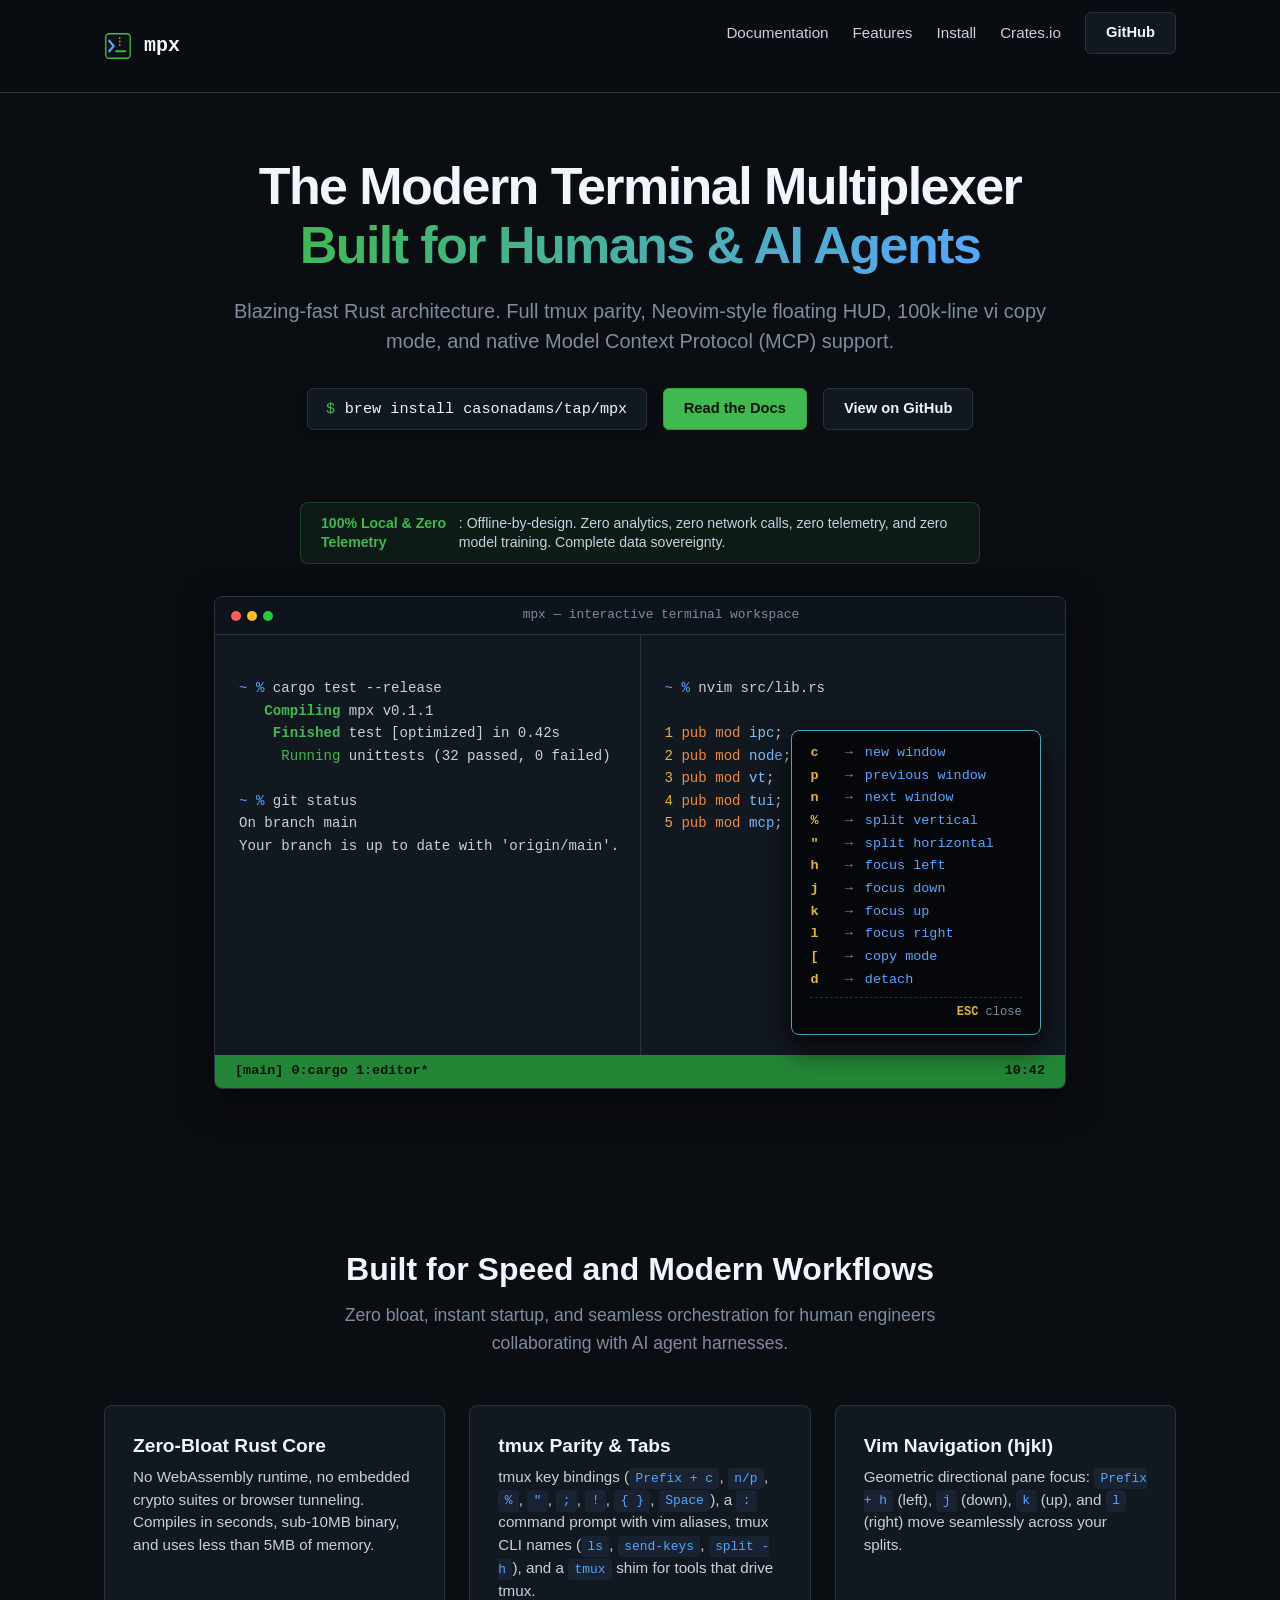
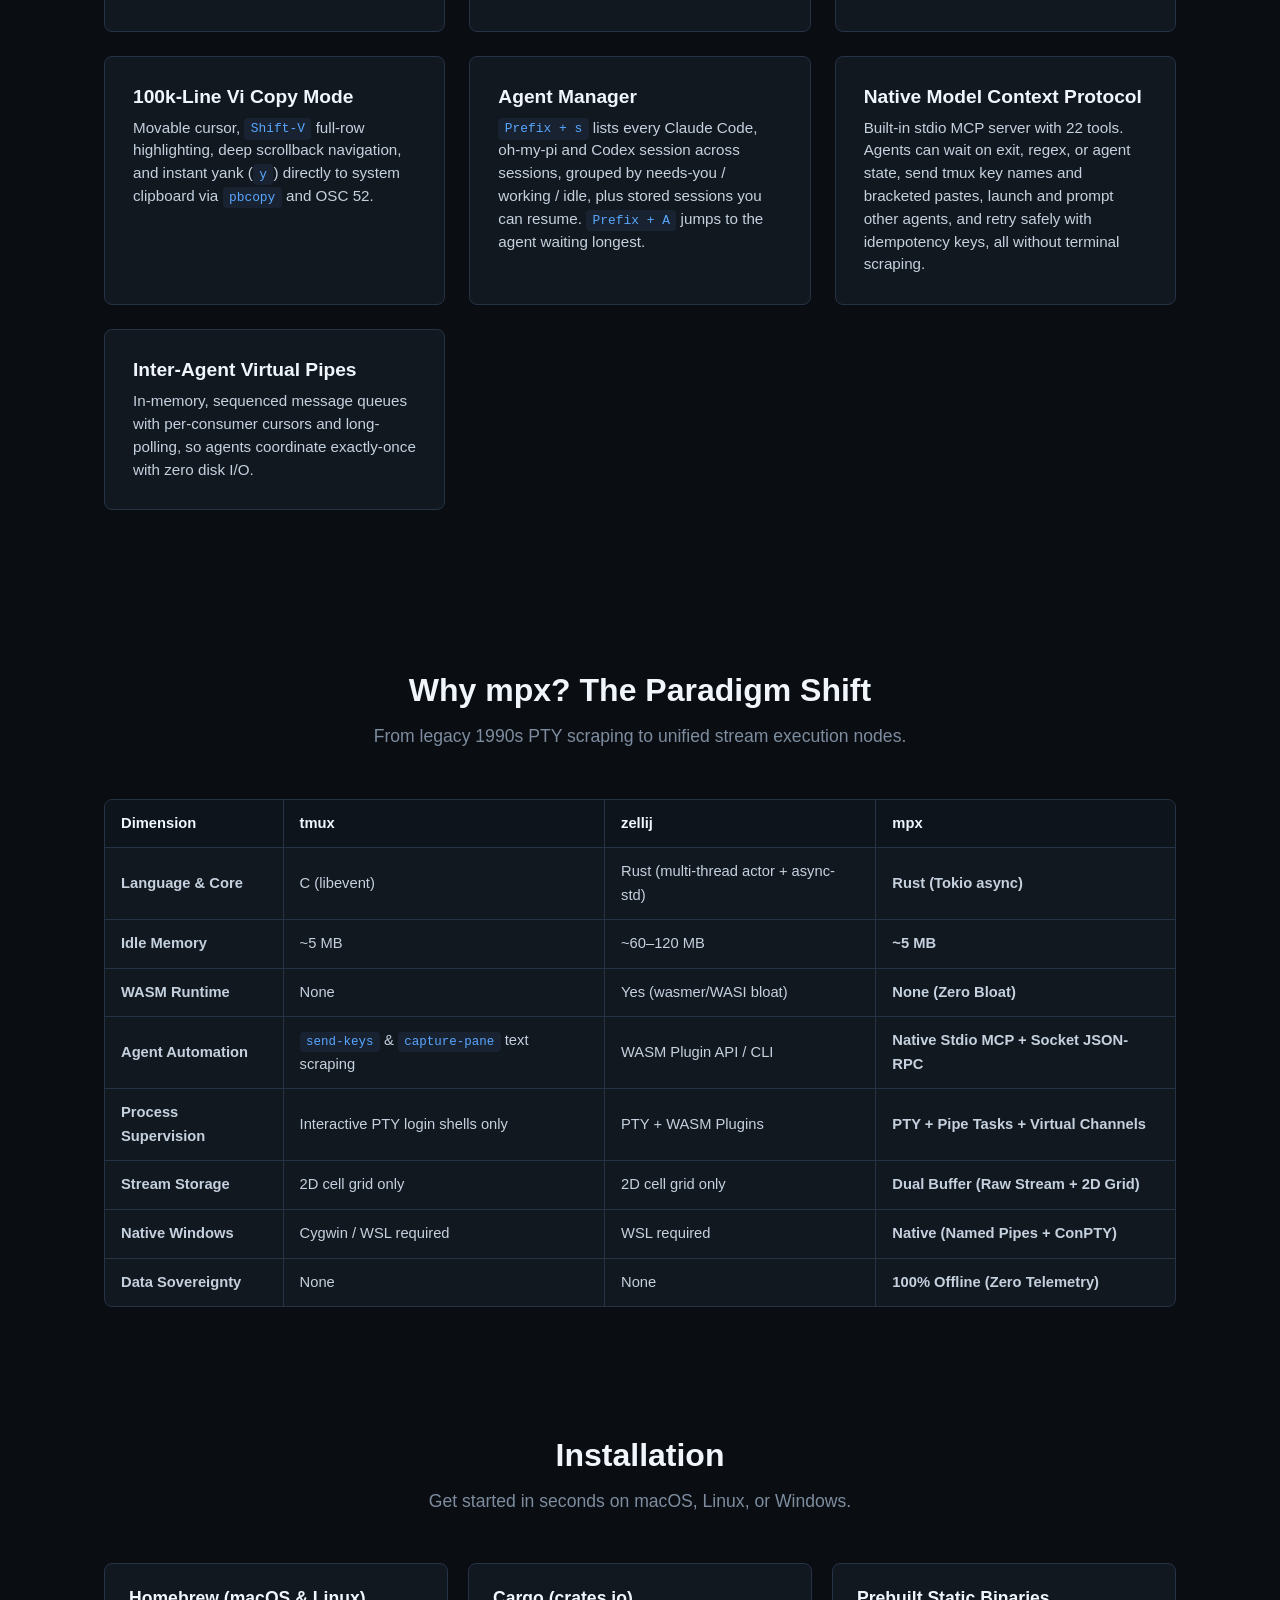
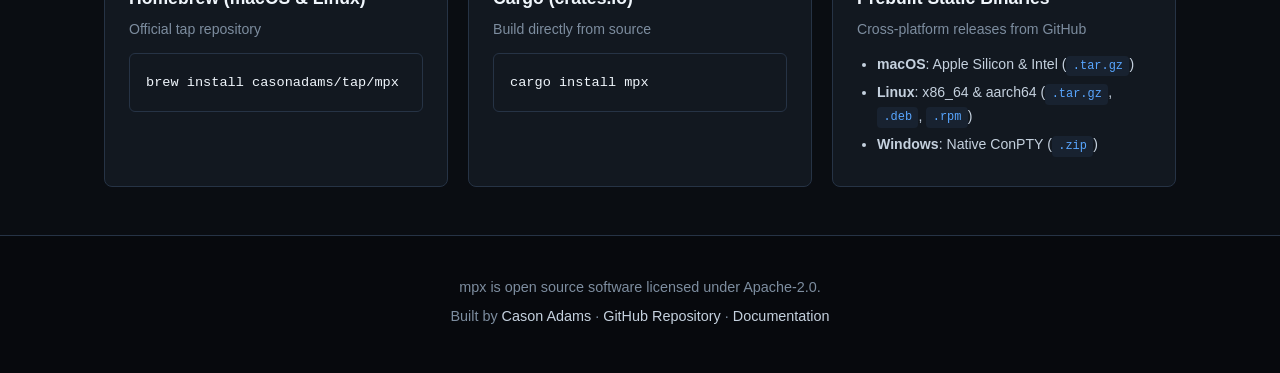
==== www/index.html @ 06e78b45 "feat(tui): map prefix s to agents, show zoom and copy indicators in status bar, and add tab completi" ====
<!DOCTYPE html>
<html lang="en">
<head>
  <meta charset="UTF-8">
  <meta name="viewport" content="width=device-width, initial-scale=1.0">
  <title>mpx — Ultra-Performant Process & Terminal Multiplexer in Rust</title>
  <meta name="description" content="A simple, fast, and intuitive terminal multiplexer in Rust. Built for human developers and autonomous AI coding agents with native MCP support.">
  <link rel="icon" type="image/svg+xml" href="favicon.svg">
  <link rel="stylesheet" href="css/style.css?v=2">
</head>
<body>

  <header class="header">
    <div class="nav-container">
      <a href="./" class="brand">
        <svg viewBox="0 0 32 32" fill="none" xmlns="http://www.w3.org/2000/svg">
          <rect width="32" height="32" rx="6" fill="#0d1117"/>
          <rect x="2" y="2" width="28" height="28" rx="4" stroke="#3fb950" stroke-width="1.5"/>
          <path d="M6 10 L11 16 L6 22" stroke="#58a6ff" stroke-width="2.5" stroke-linecap="round" stroke-linejoin="round"/>
          <line x1="14" y1="22" x2="24" y2="22" stroke="#3fb950" stroke-width="2.5" stroke-linecap="round"/>
          <line x1="18" y1="6" x2="18" y2="16" stroke="#d29922" stroke-width="1.5" stroke-dasharray="2 2"/>
        </svg>
        mpx
      </a>

      <nav>
        <ul class="nav-links">
          <li><a href="./docs.html" class="nav-link">Documentation</a></li>
          <li><a href="#features" class="nav-link">Features</a></li>
          <li><a href="#install" class="nav-link">Install</a></li>
          <li><a href="https://crates.io/crates/mpx" target="_blank" class="nav-link">Crates.io</a></li>
          <li><a href="https://github.com/casonadams/mpx" target="_blank" class="btn btn-secondary">GitHub</a></li>
        </ul>
      </nav>
    </div>
  </header>

  <main>
    <section class="hero">
      <h1>The Modern Terminal Multiplexer <br><span class="gradient">Built for Humans & AI Agents</span></h1>
      <p class="lead">
        Blazing-fast Rust architecture. Full tmux parity, Neovim-style floating HUD, 100k-line vi copy mode, and native Model Context Protocol (MCP) support.
      </p>

      <div class="hero-actions">
        <div class="install-bar">
          <span class="prompt">$</span>brew install casonadams/tap/mpx
        </div>
        <a href="./docs.html" class="btn btn-primary">Read the Docs</a>
        <a href="https://github.com/casonadams/mpx" target="_blank" class="btn btn-secondary">View on GitHub</a>
      </div>

      <div class="telemetry-banner">
        <strong>100% Local & Zero Telemetry</strong>: Offline-by-design. Zero analytics, zero network calls, zero telemetry, and zero model training. Complete data sovereignty.
      </div>

      <div class="terminal-window">
        <div class="terminal-titlebar">
          <div class="terminal-dots">
            <span class="terminal-dot dot-red"></span>
            <span class="terminal-dot dot-yellow"></span>
            <span class="terminal-dot dot-green"></span>
          </div>
          <span class="terminal-title">mpx — interactive terminal workspace</span>
        </div>
        <div class="terminal-split">
          <div class="terminal-pane">
<span style="color:#58a6ff">~ %</span> cargo test --release
   <span style="color:#3fb950; font-weight:bold">Compiling</span> mpx v0.1.1
    <span style="color:#3fb950; font-weight:bold">Finished</span> test [optimized] in 0.42s
     <span style="color:#3fb950">Running</span> unittests (32 passed, 0 failed)

<span style="color:#58a6ff">~ %</span> git status
On branch main
Your branch is up to date with 'origin/main'.
          </div>

          <div class="terminal-divider"></div>

          <div class="terminal-pane">
<span style="color:#58a6ff">~ %</span> nvim src/lib.rs

<span style="color:#e3b341">1</span> <span style="color:#f0883e">pub mod</span> <span style="color:#79c0ff">ipc</span>;
<span style="color:#e3b341">2</span> <span style="color:#f0883e">pub mod</span> <span style="color:#79c0ff">node</span>;
<span style="color:#e3b341">3</span> <span style="color:#f0883e">pub mod</span> <span style="color:#79c0ff">vt</span>;
<span style="color:#e3b341">4</span> <span style="color:#f0883e">pub mod</span> <span style="color:#79c0ff">tui</span>;
<span style="color:#e3b341">5</span> <span style="color:#f0883e">pub mod</span> <span style="color:#79c0ff">mcp</span>;
          </div>

          <div class="terminal-popup">
            <div class="terminal-popup-item"><span class="terminal-popup-key">c</span><span class="terminal-popup-arrow">→</span><span class="terminal-popup-desc">new window</span></div>
            <div class="terminal-popup-item"><span class="terminal-popup-key">p</span><span class="terminal-popup-arrow">→</span><span class="terminal-popup-desc">previous window</span></div>
            <div class="terminal-popup-item"><span class="terminal-popup-key">n</span><span class="terminal-popup-arrow">→</span><span class="terminal-popup-desc">next window</span></div>
            <div class="terminal-popup-item"><span class="terminal-popup-key">%</span><span class="terminal-popup-arrow">→</span><span class="terminal-popup-desc">split vertical</span></div>
            <div class="terminal-popup-item"><span class="terminal-popup-key">"</span><span class="terminal-popup-arrow">→</span><span class="terminal-popup-desc">split horizontal</span></div>
            <div class="terminal-popup-item"><span class="terminal-popup-key">h</span><span class="terminal-popup-arrow">→</span><span class="terminal-popup-desc">focus left</span></div>
            <div class="terminal-popup-item"><span class="terminal-popup-key">j</span><span class="terminal-popup-arrow">→</span><span class="terminal-popup-desc">focus down</span></div>
            <div class="terminal-popup-item"><span class="terminal-popup-key">k</span><span class="terminal-popup-arrow">→</span><span class="terminal-popup-desc">focus up</span></div>
            <div class="terminal-popup-item"><span class="terminal-popup-key">l</span><span class="terminal-popup-arrow">→</span><span class="terminal-popup-desc">focus right</span></div>
            <div class="terminal-popup-item"><span class="terminal-popup-key">[</span><span class="terminal-popup-arrow">→</span><span class="terminal-popup-desc">copy mode</span></div>
            <div class="terminal-popup-item"><span class="terminal-popup-key">d</span><span class="terminal-popup-arrow">→</span><span class="terminal-popup-desc">detach</span></div>
            <div class="terminal-popup-footer"><span style="color:var(--yellow); font-weight:bold;">ESC</span> close</div>
          </div>
        </div>

        <div class="terminal-statusbar">
          <span>[main] 0:cargo 1:editor*</span>
          <span>10:42</span>
        </div>
      </div>
    </section>

    <section id="features" class="container">
      <h2 class="section-title">Built for Speed and Modern Workflows</h2>
      <p class="section-desc">Zero bloat, instant startup, and seamless orchestration for human engineers collaborating with AI agent harnesses.</p>

      <div class="grid">
        <div class="card">
          <h3>Zero-Bloat Rust Core</h3>
          <p>No WebAssembly runtime, no embedded crypto suites or browser tunneling. Compiles in seconds, sub-10MB binary, and uses less than 5MB of memory.</p>
        </div>

        <div class="card">
          <h3>tmux Parity & Tabs</h3>
          <p>tmux key bindings (<code>Prefix + c</code>, <code>n/p</code>, <code>%</code>, <code>"</code>, <code>;</code>, <code>!</code>, <code>{ }</code>, <code>Space</code>), a <code>:</code> command prompt with vim aliases, tmux CLI names (<code>ls</code>, <code>send-keys</code>, <code>split -h</code>), and a <code>tmux</code> shim for tools that drive tmux.</p>
        </div>

        <div class="card">
          <h3>Vim Navigation (hjkl)</h3>
          <p>Geometric directional pane focus: <code>Prefix + h</code> (left), <code>j</code> (down), <code>k</code> (up), and <code>l</code> (right) move seamlessly across your splits.</p>
        </div>

        <div class="card">
          <h3>100k-Line Vi Copy Mode</h3>
          <p>Movable cursor, <code>Shift-V</code> full-row highlighting, deep scrollback navigation, and instant yank (<code>y</code>) directly to system clipboard via <code>pbcopy</code> and OSC 52.</p>
        </div>

        <div class="card">
          <h3>Agent Manager</h3>
          <p><code>Prefix + s</code> lists every Claude Code, oh-my-pi and Codex session across sessions, grouped by needs-you / working / idle, plus stored sessions you can resume. <code>Prefix + A</code> jumps to the agent waiting longest.</p>
        </div>

        <div class="card">
          <h3>Native Model Context Protocol</h3>
          <p>Built-in stdio MCP server with 22 tools. Agents can wait on exit, regex, or agent state, send tmux key names and bracketed pastes, launch and prompt other agents, and retry safely with idempotency keys, all without terminal scraping.</p>
        </div>

        <div class="card">
          <h3>Inter-Agent Virtual Pipes</h3>
          <p>In-memory, sequenced message queues with per-consumer cursors and long-polling, so agents coordinate exactly-once with zero disk I/O.</p>
        </div>
      </div>
    </section>

    <section id="comparison" class="container">
      <h2 class="section-title">Why mpx? The Paradigm Shift</h2>
      <p class="section-desc">From legacy 1990s PTY scraping to unified stream execution nodes.</p>
      <div class="table-container">
        <table>
          <thead>
            <tr>
              <th>Dimension</th>
              <th>tmux</th>
              <th>zellij</th>
              <th>mpx</th>
            </tr>
          </thead>
          <tbody>
            <tr>
              <td><strong>Language & Core</strong></td>
              <td>C (libevent)</td>
              <td>Rust (multi-thread actor + async-std)</td>
              <td><strong>Rust (Tokio async)</strong></td>
            </tr>
            <tr>
              <td><strong>Idle Memory</strong></td>
              <td>~5 MB</td>
              <td>~60–120 MB</td>
              <td><strong>~5 MB</strong></td>
            </tr>
            <tr>
              <td><strong>WASM Runtime</strong></td>
              <td>None</td>
              <td>Yes (wasmer/WASI bloat)</td>
              <td><strong>None (Zero Bloat)</strong></td>
            </tr>
            <tr>
              <td><strong>Agent Automation</strong></td>
              <td><code>send-keys</code> & <code>capture-pane</code> text scraping</td>
              <td>WASM Plugin API / CLI</td>
              <td><strong>Native Stdio MCP + Socket JSON-RPC</strong></td>
            </tr>
            <tr>
              <td><strong>Process Supervision</strong></td>
              <td>Interactive PTY login shells only</td>
              <td>PTY + WASM Plugins</td>
              <td><strong>PTY + Pipe Tasks + Virtual Channels</strong></td>
            </tr>
            <tr>
              <td><strong>Stream Storage</strong></td>
              <td>2D cell grid only</td>
              <td>2D cell grid only</td>
              <td><strong>Dual Buffer (Raw Stream + 2D Grid)</strong></td>
            </tr>
            <tr>
              <td><strong>Native Windows</strong></td>
              <td>Cygwin / WSL required</td>
              <td>WSL required</td>
              <td><strong>Native (Named Pipes + ConPTY)</strong></td>
            </tr>
            <tr>
              <td><strong>Data Sovereignty</strong></td>
              <td>None</td>
              <td>None</td>
              <td><strong>100% Offline (Zero Telemetry)</strong></td>
            </tr>
          </tbody>
        </table>
      </div>
    </section>

    <section id="install" class="container">
      <h2 class="section-title">Installation</h2>
      <p class="section-desc">Get started in seconds on macOS, Linux, or Windows.</p>

      <div class="install-grid">
        <div class="install-card">
          <h3>Homebrew (macOS &amp; Linux)</h3>
          <p>Official tap repository</p>
          <pre><code>brew install casonadams/tap/mpx</code></pre>
        </div>

        <div class="install-card">
          <h3>Cargo (crates.io)</h3>
          <p>Build directly from source</p>
          <pre><code>cargo install mpx</code></pre>
        </div>

        <div class="install-card">
          <h3>Prebuilt Static Binaries</h3>
          <p>Cross-platform releases from GitHub</p>
          <ul>
            <li><strong>macOS</strong>: Apple Silicon &amp; Intel (<code>.tar.gz</code>)</li>
            <li><strong>Linux</strong>: x86_64 &amp; aarch64 (<code>.tar.gz</code>, <code>.deb</code>, <code>.rpm</code>)</li>
            <li><strong>Windows</strong>: Native ConPTY (<code>.zip</code>)</li>
          </ul>
        </div>
      </div>
    </section>
  </main>

  <footer class="footer">
    <div class="container">
      <p>mpx is open source software licensed under Apache-2.0.</p>
      <p>Built by <a href="https://github.com/casonadams" target="_blank">Cason Adams</a> · <a href="https://github.com/casonadams/mpx" target="_blank">GitHub Repository</a> · <a href="./docs.html">Documentation</a></p>
    </div>
  </footer>

</body>
</html>
---- www/css/style.css ----
:root {
  --bg: #0a0d12;
  --surface: #121820;
  --surface-alt: #182230;
  --border: #263345;
  --border-active: #3fb950;
  --text: #c5d1de;
  --text-muted: #7d8d9f;
  --heading: #f0f6fc;
  --green: #3fb950;
  --cyan: #58a6ff;
  --yellow: #e3b341;
  --orange: #f0883e;
  --font-mono: ui-monospace, SFMono-Regular, "SF Mono", Menlo, Consolas, "Liberation Mono", monospace;
  --font-sans: -apple-system, BlinkMacSystemFont, "Segoe UI", Helvetica, Arial, sans-serif;
  --container-max: 1120px;
}

* {
  box-sizing: border-box;
  margin: 0;
  padding: 0;
}

body {
  background-color: var(--bg);
  color: var(--text);
  font-family: var(--font-sans);
  line-height: 1.6;
  -webkit-font-smoothing: antialiased;
}

a {
  color: var(--cyan);
  text-decoration: none;
  transition: color 0.15s ease;
}

a:hover {
  color: #79c0ff;
  text-decoration: underline;
}

/* Global Typography & Elements */
h1, h2, h3, h4 {
  color: var(--heading);
  font-weight: 700;
  line-height: 1.25;
}

p {
  margin-bottom: 1rem;
}

p:last-child {
  margin-bottom: 0;
}

ul, ol {
  padding-left: 1.5rem;
  margin-bottom: 1.25rem;
}

li {
  margin-bottom: 0.35rem;
}

hr {
  border: 0;
  border-top: 1px solid var(--border);
  margin: 3rem 0;
}

/* Header & Nav */
.header {
  position: sticky;
  top: 0;
  z-index: 100;
  background-color: rgba(10, 13, 18, 0.85);
  backdrop-filter: blur(12px);
  -webkit-backdrop-filter: blur(12px);
  border-bottom: 1px solid var(--border);
}

.nav-container {
  max-width: var(--container-max);
  margin: 0 auto;
  padding: 0.75rem 1.5rem;
  display: flex;
  align-items: center;
  justify-content: space-between;
}

.brand {
  display: flex;
  align-items: center;
  gap: 0.75rem;
  font-family: var(--font-mono);
  font-size: 1.25rem;
  font-weight: 700;
  color: var(--heading);
  white-space: nowrap;
  flex-shrink: 0;
}

.brand:hover {
  text-decoration: none;
}

.brand svg {
  width: 28px;
  height: 28px;
}

.brand .tag {
  font-size: 0.75rem;
  font-weight: 500;
  padding: 0.15rem 0.45rem;
  background: rgba(63, 185, 80, 0.15);
  color: var(--green);
  border: 1px solid rgba(63, 185, 80, 0.3);
  border-radius: 4px;
}

.nav-links {
  display: flex;
  align-items: center;
  gap: 1.5rem;
  list-style: none;
}

.nav-link {
  font-size: 0.95rem;
  font-weight: 500;
  color: var(--text);
  white-space: nowrap;
}

.nav-link:hover {
  color: var(--heading);
  text-decoration: none;
}

.btn {
  display: inline-flex;
  align-items: center;
  justify-content: center;
  gap: 0.5rem;
  padding: 0 1.25rem;
  height: 42px;
  font-size: 0.92rem;
  font-weight: 600;
  border-radius: 6px;
  transition: all 0.15s ease;
  white-space: nowrap;
  flex-shrink: 0;
}

.btn-primary {
  background-color: var(--green);
  color: #041407;
  border: 1px solid #2ea043;
}

.btn-primary:hover {
  background-color: #46c758;
  color: #041407;
  text-decoration: none;
}

.btn-secondary {
  background-color: var(--surface);
  color: var(--heading);
  border: 1px solid var(--border);
}

.btn-secondary:hover {
  background-color: var(--surface-alt);
  border-color: var(--border-active);
  text-decoration: none;
}

/* Layout */
.container {
  max-width: var(--container-max);
  margin: 0 auto;
  padding: 3rem 1.5rem;
}

/* Hero Section */
.hero {
  text-align: center;
  padding: 4rem 1.5rem 3rem;
  max-width: 900px;
  margin: 0 auto;
}

.hero h1 {
  font-size: 3.25rem;
  font-weight: 800;
  color: var(--heading);
  letter-spacing: -0.03em;
  line-height: 1.15;
  margin-bottom: 1.25rem;
}

.hero h1 span.gradient {
  background: linear-gradient(135deg, var(--green) 0%, var(--cyan) 100%);
  -webkit-background-clip: text;
  -webkit-text-fill-color: transparent;
}

.hero p.lead {
  font-size: 1.25rem;
  color: var(--text-muted);
  line-height: 1.5;
  margin-bottom: 2rem;
}

.hero-actions {
  display: flex;
  align-items: center;
  justify-content: center;
  gap: 1rem;
  margin-bottom: 3rem;
  flex-wrap: wrap;
}

.install-bar {
  display: inline-flex;
  align-items: center;
  height: 42px;
  background-color: var(--surface);
  border: 1px solid var(--border);
  border-radius: 6px;
  padding: 0 1.15rem;
  font-family: var(--font-mono);
  font-size: 0.95rem;
  color: var(--heading);
  box-shadow: 0 4px 12px rgba(0, 0, 0, 0.3);
}

.telemetry-banner {
  display: inline-flex;
  align-items: center;
  gap: 0.6rem;
  background-color: rgba(63, 185, 80, 0.08);
  border: 1px solid rgba(63, 185, 80, 0.25);
  border-radius: 8px;
  padding: 0.65rem 1.25rem;
  margin: 1.5rem auto 0;
  color: var(--text);
  font-size: 0.88rem;
  max-width: 680px;
  text-align: left;
  line-height: 1.4;
}

.telemetry-banner strong {
  color: var(--green);
}

.install-bar .prompt {
  color: var(--green);
  margin-right: 0.6rem;
  user-select: none;
}

/* Terminal Preview Mockup */
.terminal-window {
  background-color: var(--surface);
  border: 1px solid var(--border);
  border-radius: 8px;
  box-shadow: 0 12px 36px rgba(0, 0, 0, 0.5);
  overflow: hidden;
  margin: 2rem auto 4rem;
  text-align: left;
  font-family: var(--font-mono);
  font-size: 0.88rem;
}

.terminal-titlebar {
  background-color: #0e141c;
  padding: 0.5rem 1rem;
  display: flex;
  align-items: center;
  border-bottom: 1px solid var(--border);
}

.terminal-dots {
  display: flex;
  gap: 6px;
}

.terminal-dot {
  width: 10px;
  height: 10px;
  border-radius: 50%;
}

.dot-red { background-color: #ff5f56; }
.dot-yellow { background-color: #ffbd2e; }
.dot-green { background-color: #27c93f; }

.terminal-title {
  margin-left: auto;
  margin-right: auto;
  font-size: 0.8rem;
  color: var(--text-muted);
}

.terminal-split {
  display: flex;
  position: relative;
  min-height: 420px;
  background-color: var(--surface);
}

.terminal-pane {
  flex: 1;
  padding: 1.25rem 1.5rem;
  overflow: hidden;
  font-family: var(--font-mono);
  font-size: 0.88rem;
  line-height: 1.6;
  white-space: pre;
}

.terminal-divider {
  width: 1px;
  background-color: var(--border);
  flex-shrink: 0;
}

.terminal-popup {
  position: absolute;
  right: 1.5rem;
  bottom: 1.25rem;
  background-color: #05070a;
  border: 1px solid #41a6b5;
  border-radius: 8px;
  padding: 0.75rem 1.15rem;
  box-shadow: 0 12px 30px rgba(0, 0, 0, 0.8);
  font-family: var(--font-mono);
  font-size: 0.84rem;
  line-height: 1.45;
  min-width: 250px;
}

.terminal-popup-item {
  display: flex;
  align-items: center;
  gap: 0.75rem;
  margin-bottom: 0.2rem;
}

.terminal-popup-key {
  color: var(--yellow);
  font-weight: 700;
  width: 1.4rem;
}

.terminal-popup-arrow {
  color: var(--text-muted);
}

.terminal-popup-desc {
  color: var(--cyan);
}

.terminal-popup-footer {
  margin-top: 0.5rem;
  padding-top: 0.4rem;
  border-top: 1px dashed rgba(65, 166, 181, 0.3);
  text-align: right;
  font-size: 0.75rem;
  color: var(--text-muted);
}

.terminal-statusbar {
  background-color: #238636;
  color: #041407;
  font-family: var(--font-mono);
  font-weight: 600;
  padding: 0.35rem 1.25rem;
  display: flex;
  justify-content: space-between;
  align-items: center;
  font-size: 0.84rem;
}

/* Features Grid */
.section-title {
  text-align: center;
  font-size: 2rem;
  font-weight: 700;
  color: var(--heading);
  margin-bottom: 0.75rem;
}

.section-desc {
  text-align: center;
  font-size: 1.1rem;
  color: var(--text-muted);
  max-width: 650px;
  margin: 0 auto 3rem;
}

.grid {
  display: grid;
  grid-template-columns: repeat(auto-fit, minmax(320px, 1fr));
  gap: 1.5rem;
  margin-bottom: 4rem;
}

.card {
  background-color: var(--surface);
  border: 1px solid var(--border);
  border-radius: 8px;
  padding: 1.75rem;
  transition: transform 0.15s ease, border-color 0.15s ease;
}

.card:hover {
  transform: translateY(-2px);
  border-color: var(--border-active);
}


.card h3 {
  font-size: 1.2rem;
  font-weight: 600;
  color: var(--heading);
  margin-bottom: 0.5rem;
}

.card p {
  color: var(--text);
  font-size: 0.95rem;
  line-height: 1.5;
}

/* Code Highlights & Docs */
pre, code {
  font-family: var(--font-mono);
}

code {
  background-color: var(--surface-alt);
  padding: 0.2rem 0.4rem;
  border-radius: 4px;
  font-size: 0.85em;
  color: var(--cyan);
}

pre {
  background-color: var(--surface);
  border: 1px solid var(--border);
  border-radius: 6px;
  padding: 1rem;
  overflow-x: auto;
  margin: 1rem 0;
}

pre code {
  background-color: transparent;
  padding: 0;
  color: var(--heading);
}

/* Table */
.table-container {
  overflow-x: auto;
  -webkit-overflow-scrolling: touch;
  margin: 1.5rem 0 2rem;
  border: 1px solid var(--border);
  border-radius: 8px;
  background-color: var(--surface);
}

table {
  width: 100%;
  border-collapse: collapse;
  font-size: 0.92rem;
}

th, td {
  padding: 0.75rem 1rem;
  border-bottom: 1px solid var(--border);
  border-right: 1px solid var(--border);
  text-align: left;
}

th:last-child, td:last-child {
  border-right: none;
}

tbody tr:last-child td {
  border-bottom: none;
}

tbody tr:hover {
  background-color: rgba(255, 255, 255, 0.02);
}

th {
  background-color: #0e141c;
  color: var(--heading);
  font-weight: 600;
  white-space: nowrap;
}

/* Installation Cards */
.install-grid {
  display: grid;
  grid-template-columns: repeat(auto-fit, minmax(280px, 1fr));
  gap: 1.25rem;
  margin-top: 1.5rem;
}

.install-card {
  background-color: var(--surface);
  border: 1px solid var(--border);
  border-radius: 8px;
  padding: 1.5rem;
}

.install-card h3 {
  font-size: 1.1rem;
  margin-bottom: 0.5rem;
}

.install-card p {
  color: var(--text-muted);
  font-size: 0.88rem;
  margin-bottom: 0.75rem;
}

.install-card pre {
  margin: 0;
}

.install-card ul {
  padding-left: 1.25rem;
  margin-bottom: 0;
  font-size: 0.88rem;
}

/* Docs Content Layout */
.docs-content {
  max-width: 860px;
  margin: 0 auto;
}

.docs-content h1 {
  font-size: 2.5rem;
  font-weight: 800;
  margin-bottom: 0.75rem;
  letter-spacing: -0.02em;
}

.docs-content h2 {
  font-size: 1.5rem;
  margin: 2.5rem 0 1rem;
  padding-bottom: 0.5rem;
  border-bottom: 1px solid var(--border);
}

.docs-content h3 {
  font-size: 1.15rem;
  margin: 1.75rem 0 0.75rem;
}

/* Footer */
.footer {
  border-top: 1px solid var(--border);
  background-color: #07090d;
  padding: 2.5rem 1.5rem;
  text-align: center;
  color: var(--text-muted);
  font-size: 0.9rem;
}

.footer .container {
  padding: 0;
}

.footer p {
  margin-bottom: 0.35rem;
}

.footer a {
  color: var(--text);
}

.footer a:hover {
  color: var(--heading);
}

/* Responsive */
@media (max-width: 960px) {
  .hero h1 {
    font-size: 2.5rem;
  }
  .nav-links {
    gap: 1rem;
  }
}

@media (max-width: 640px) {
  .hero h1 {
    font-size: 2rem;
  }
  .hero-actions {
    flex-direction: column;
    align-items: stretch;
  }
  .hero-actions .btn, .hero-actions .install-bar {
    width: 100%;
    justify-content: center;
  }
  .grid {
    grid-template-columns: 1fr;
  }
  .install-grid {
    grid-template-columns: 1fr;
  }
  .nav-links {
    gap: 0.75rem;
  }
  .nav-links li:not(:last-child):not(:first-child) {
    display: none;
  }
}
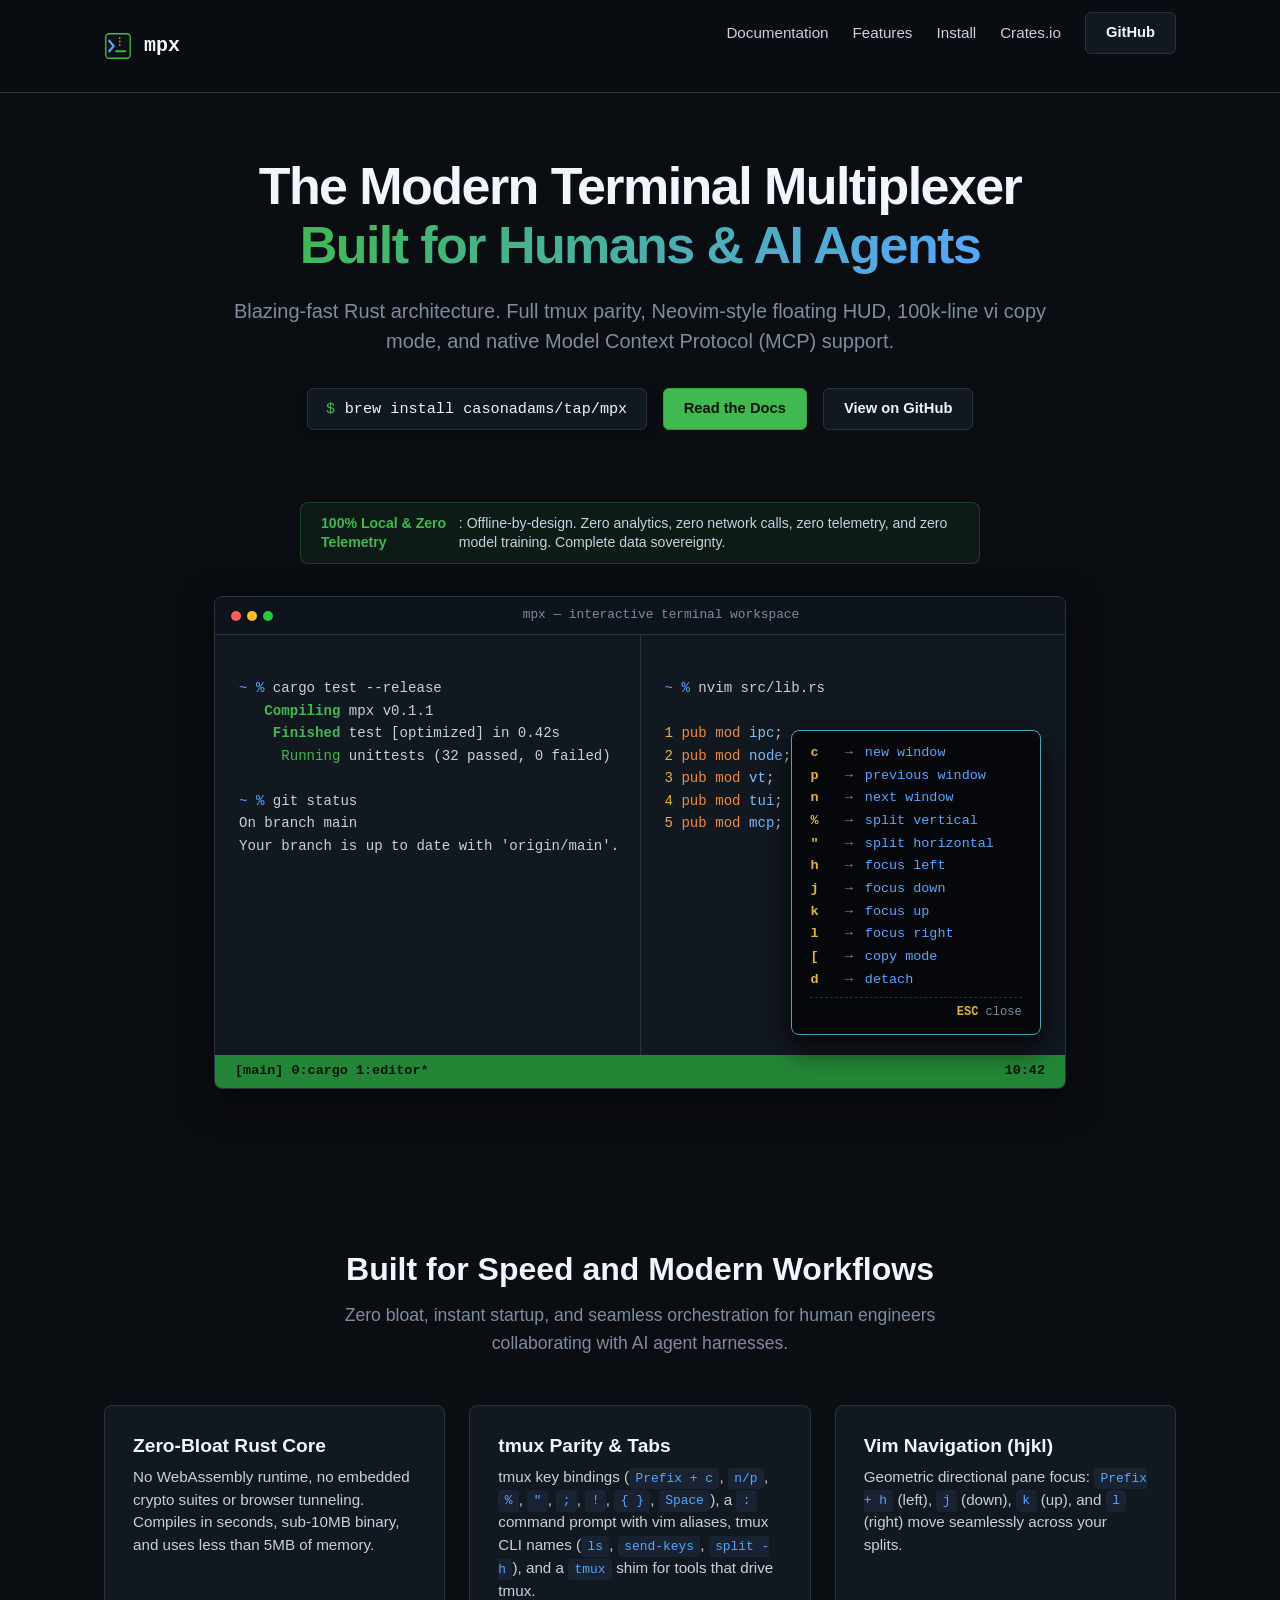
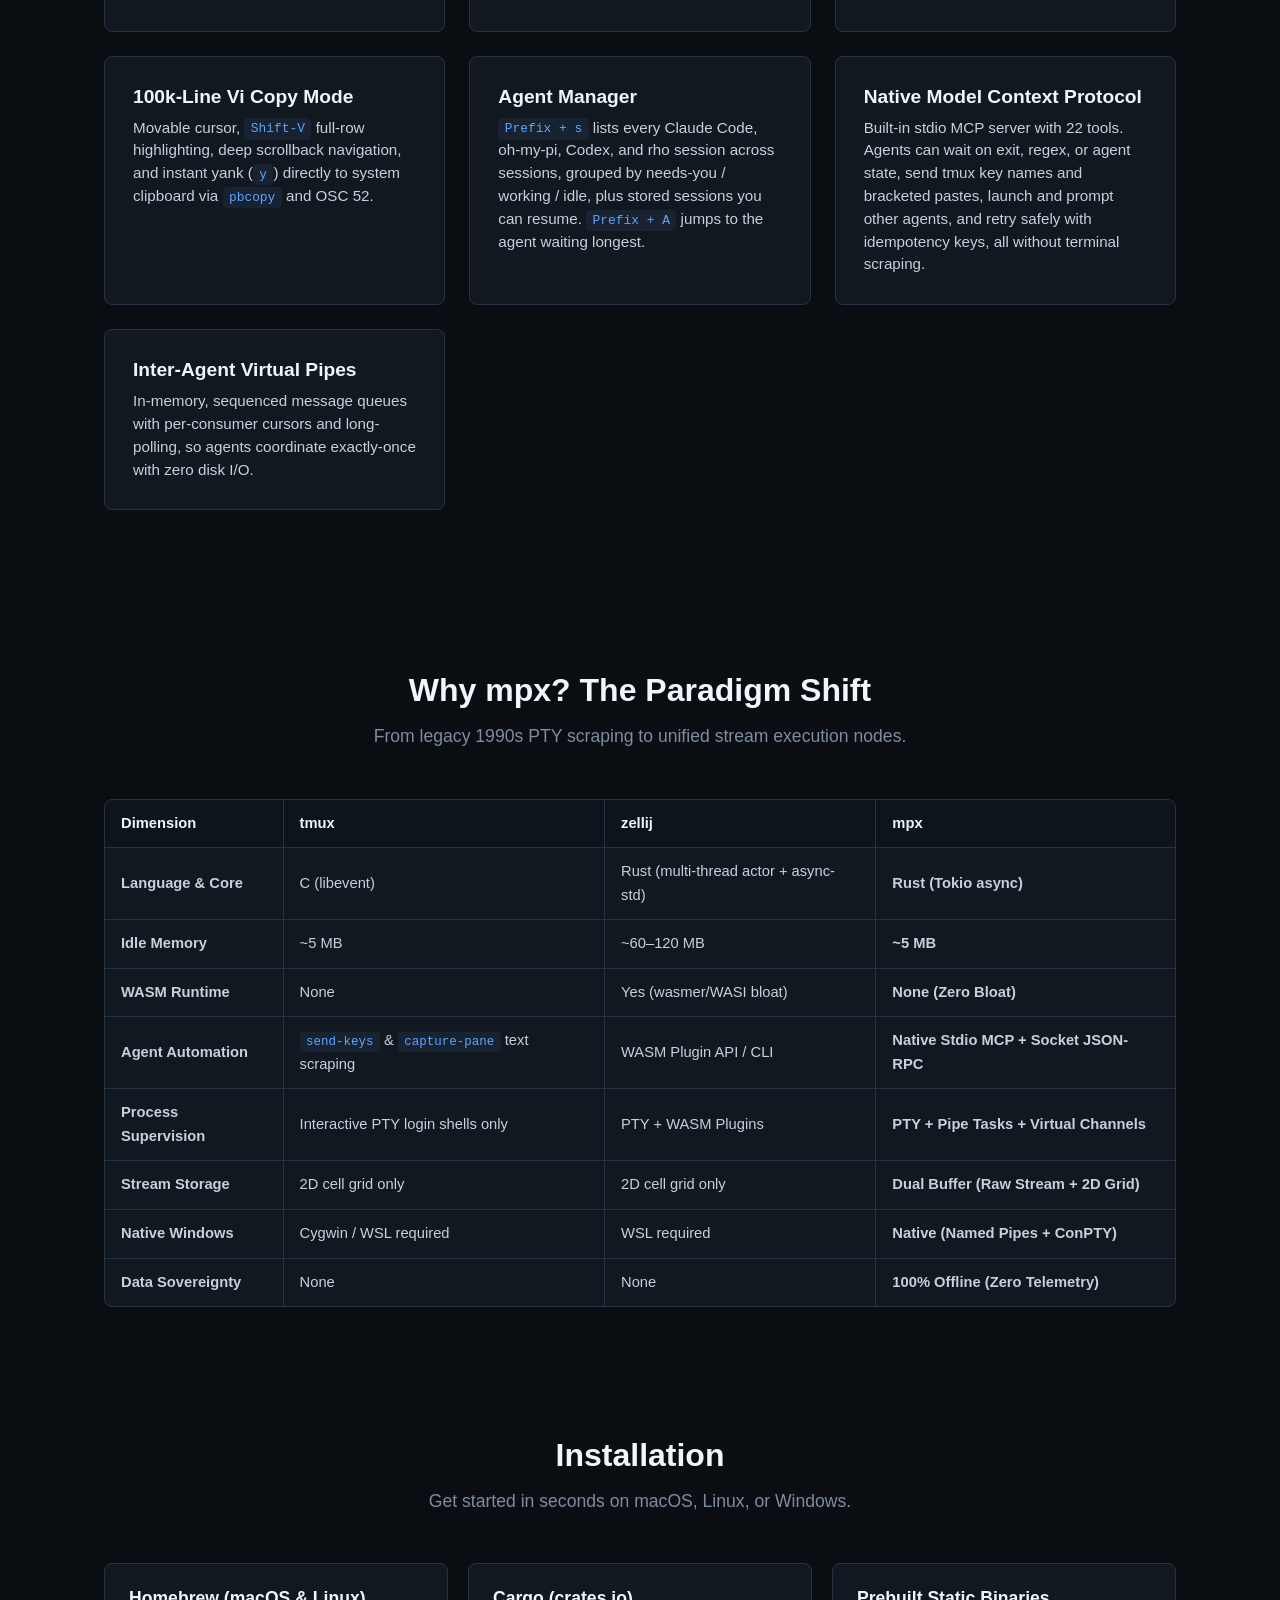
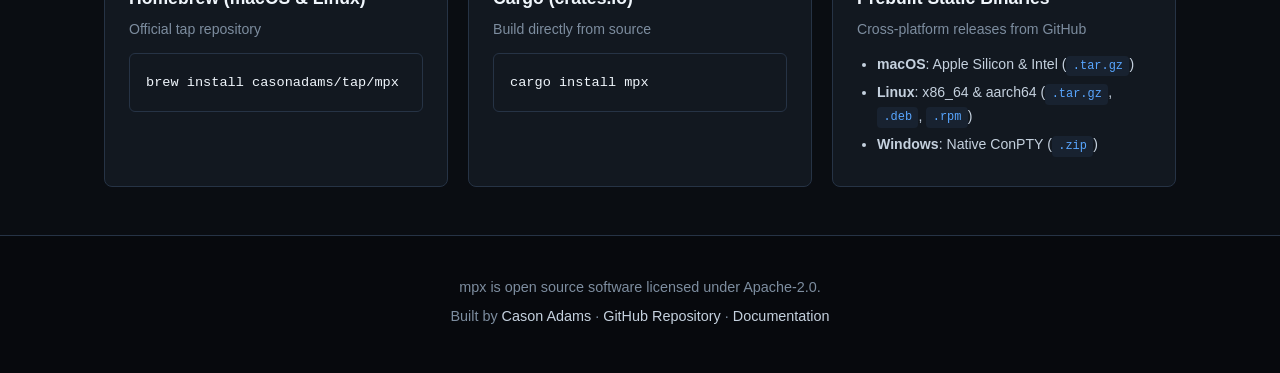
==== commit e840f38b: "feat(agents): add rho as built-in agent harness with recovery support" ====
--- a/www/index.html
+++ b/www/index.html
@@ -137,7 +137,7 @@
 
         <div class="card">
           <h3>Agent Manager</h3>
-          <p><code>Prefix + s</code> lists every Claude Code, oh-my-pi and Codex session across sessions, grouped by needs-you / working / idle, plus stored sessions you can resume. <code>Prefix + A</code> jumps to the agent waiting longest.</p>
+          <p><code>Prefix + s</code> lists every Claude Code, oh-my-pi, Codex, and rho session across sessions, grouped by needs-you / working / idle, plus stored sessions you can resume. <code>Prefix + A</code> jumps to the agent waiting longest.</p>
         </div>
 
         <div class="card">
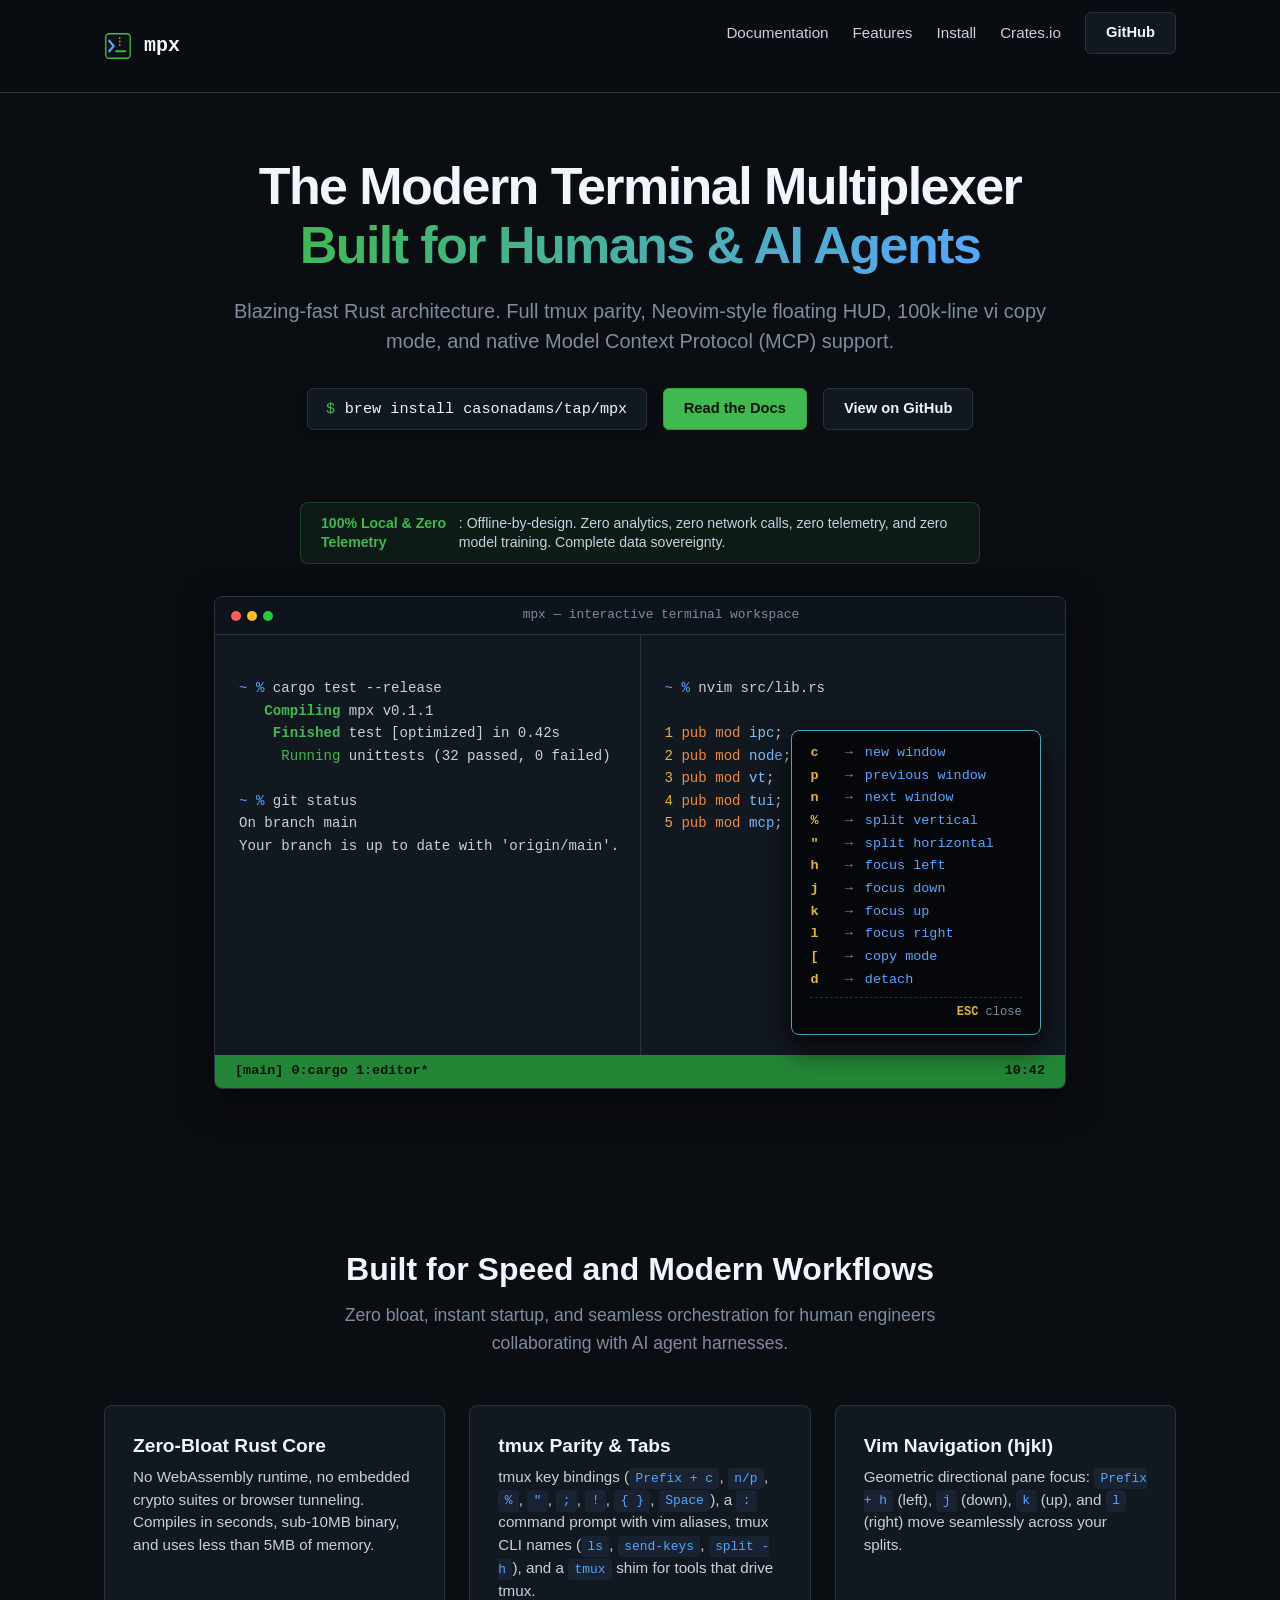
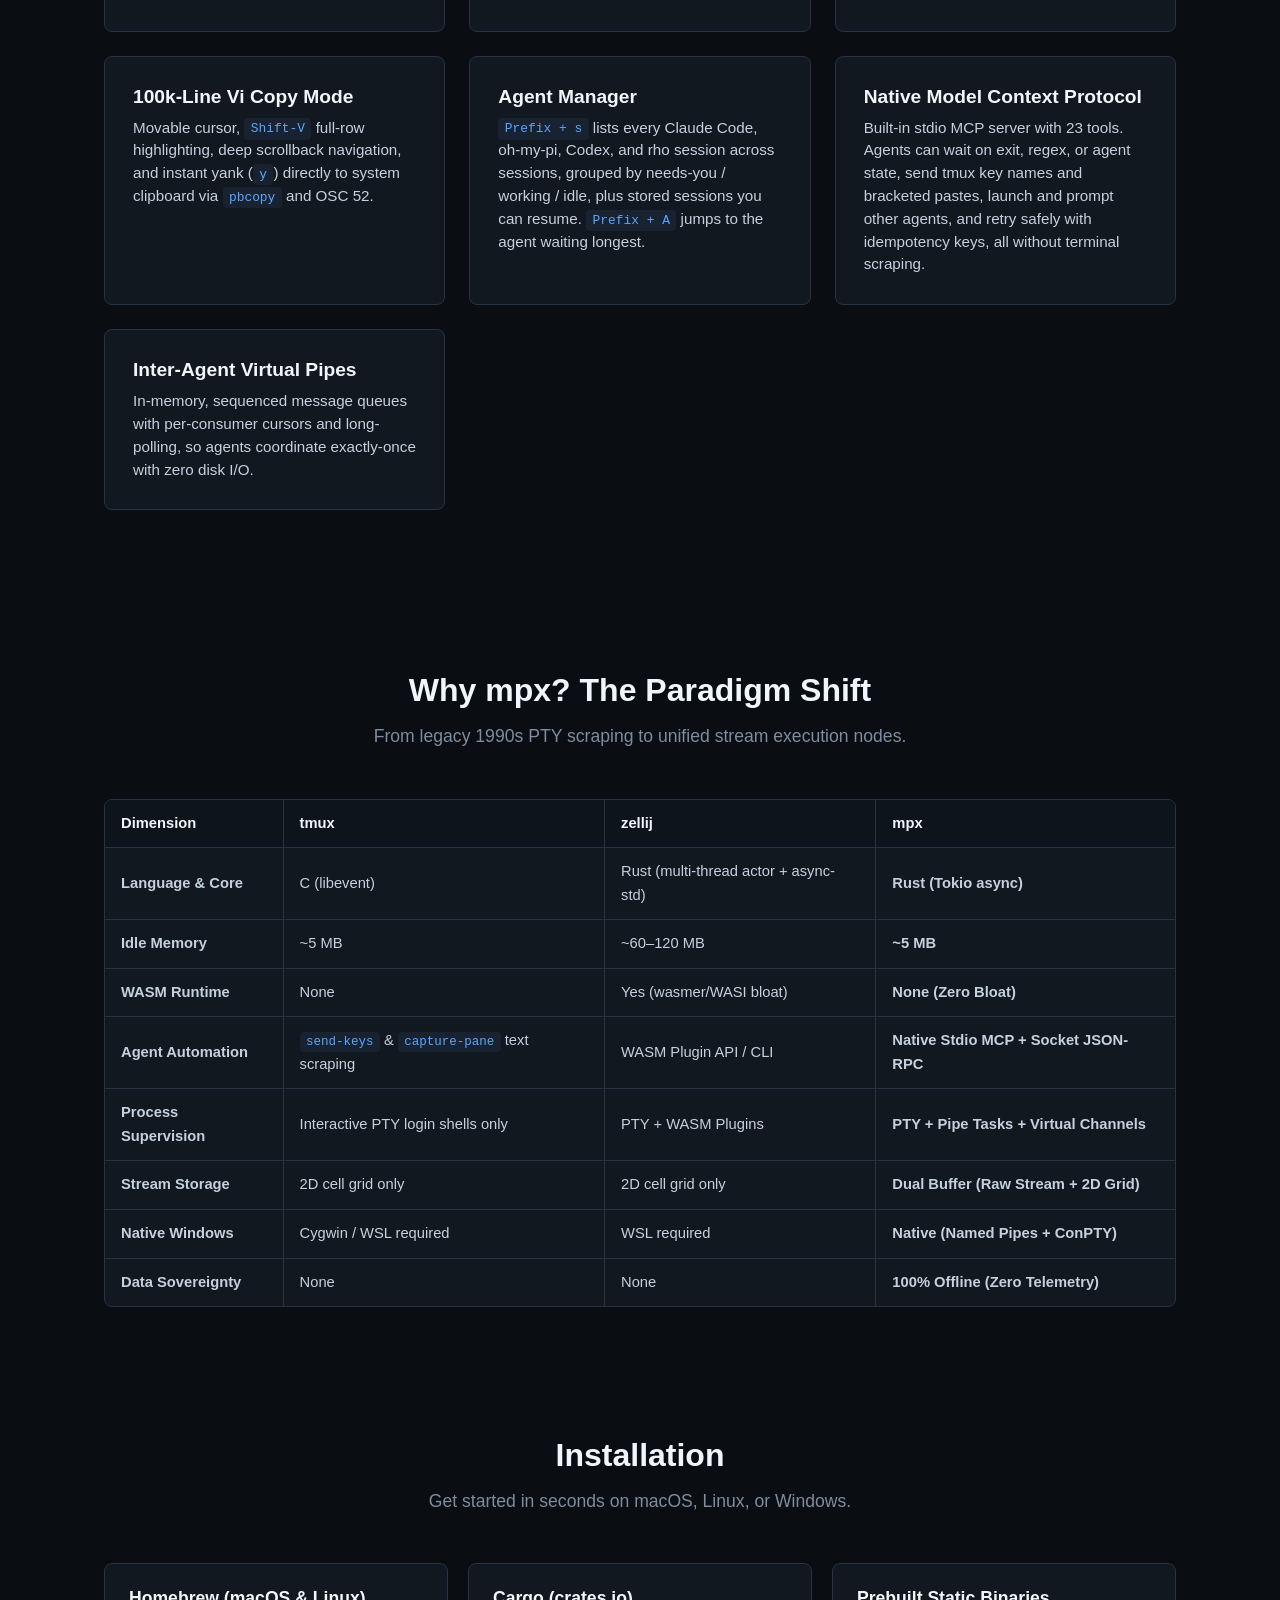
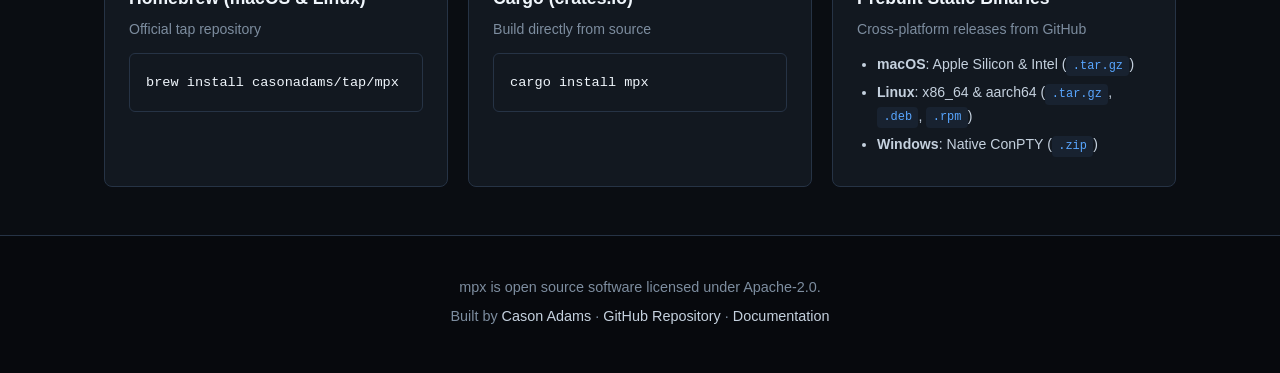
==== commit abc77252: "feat(agents): agents sidebar and peer awareness Agents in the same repo see each other's task, reply" ====
--- a/www/index.html
+++ b/www/index.html
@@ -142,7 +142,7 @@
 
         <div class="card">
           <h3>Native Model Context Protocol</h3>
-          <p>Built-in stdio MCP server with 22 tools. Agents can wait on exit, regex, or agent state, send tmux key names and bracketed pastes, launch and prompt other agents, and retry safely with idempotency keys, all without terminal scraping.</p>
+          <p>Built-in stdio MCP server with 23 tools. Agents can wait on exit, regex, or agent state, send tmux key names and bracketed pastes, launch and prompt other agents, and retry safely with idempotency keys, all without terminal scraping.</p>
         </div>
 
         <div class="card">
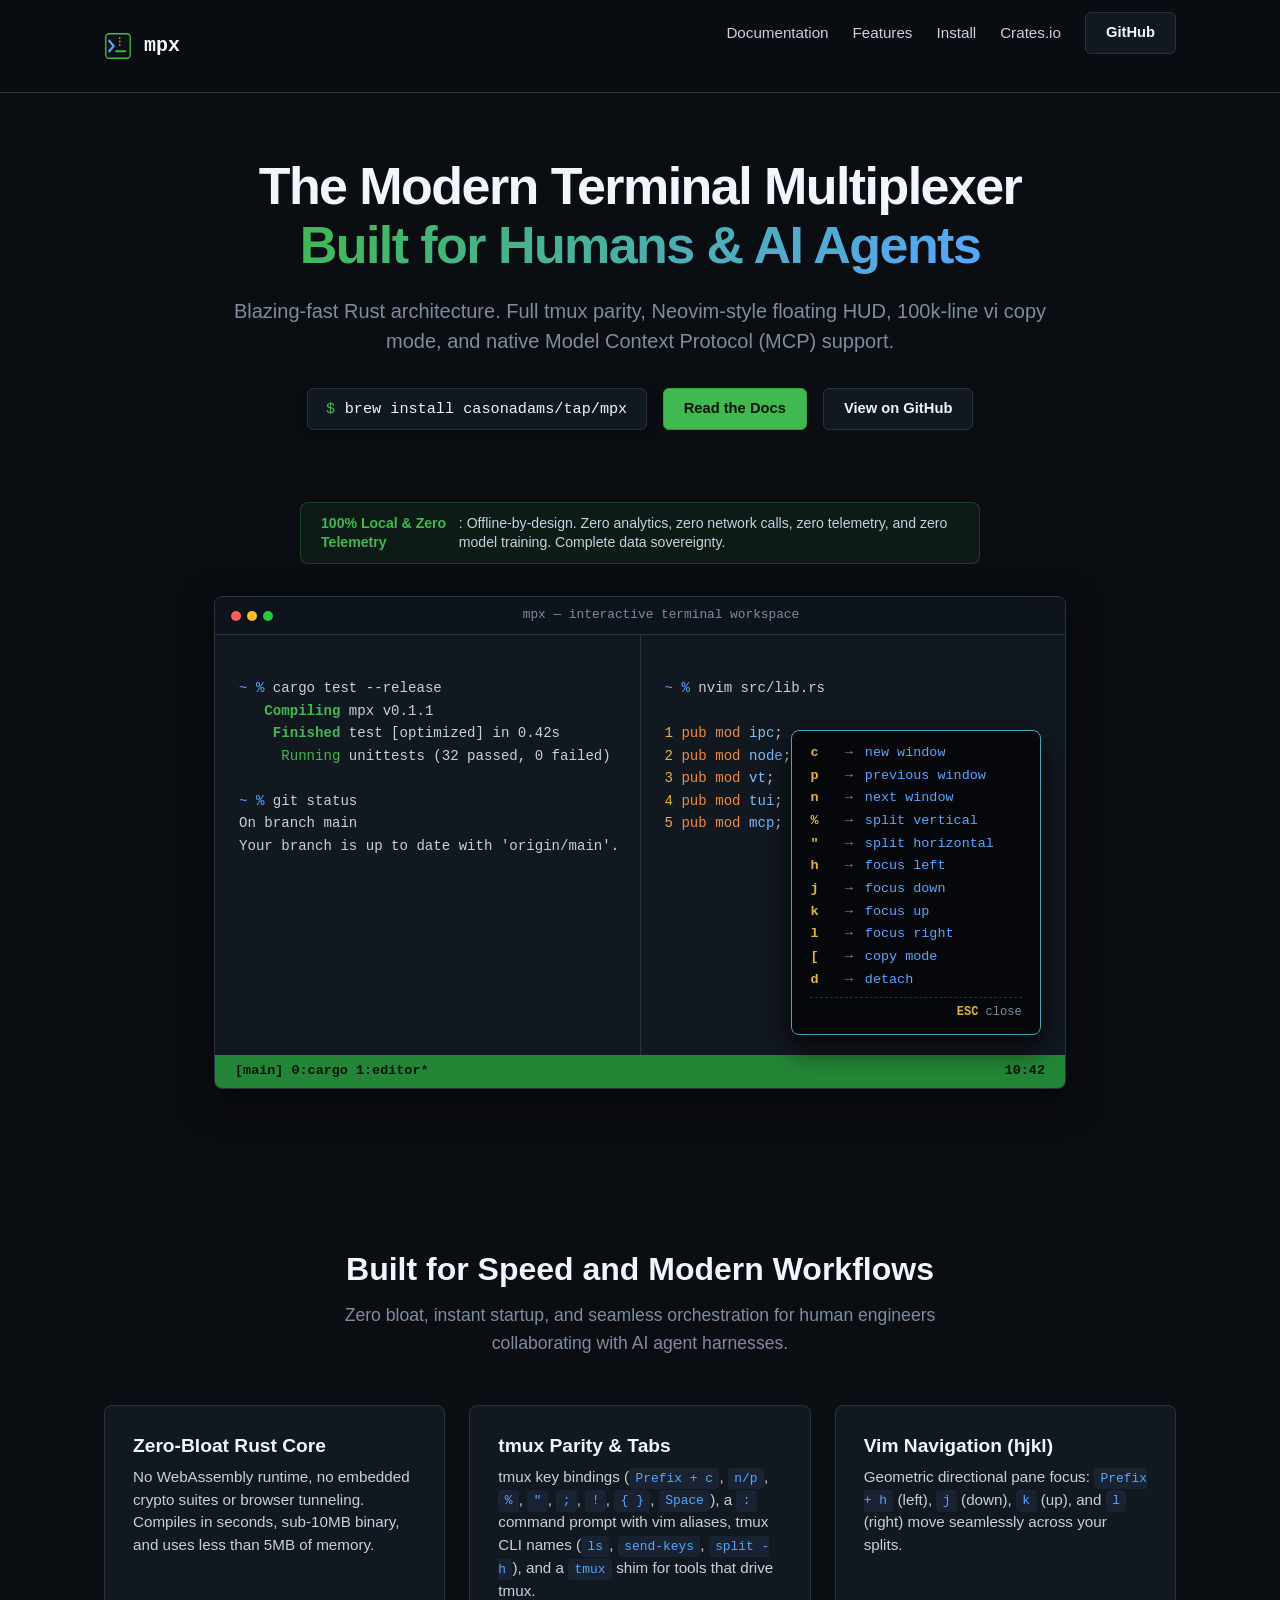
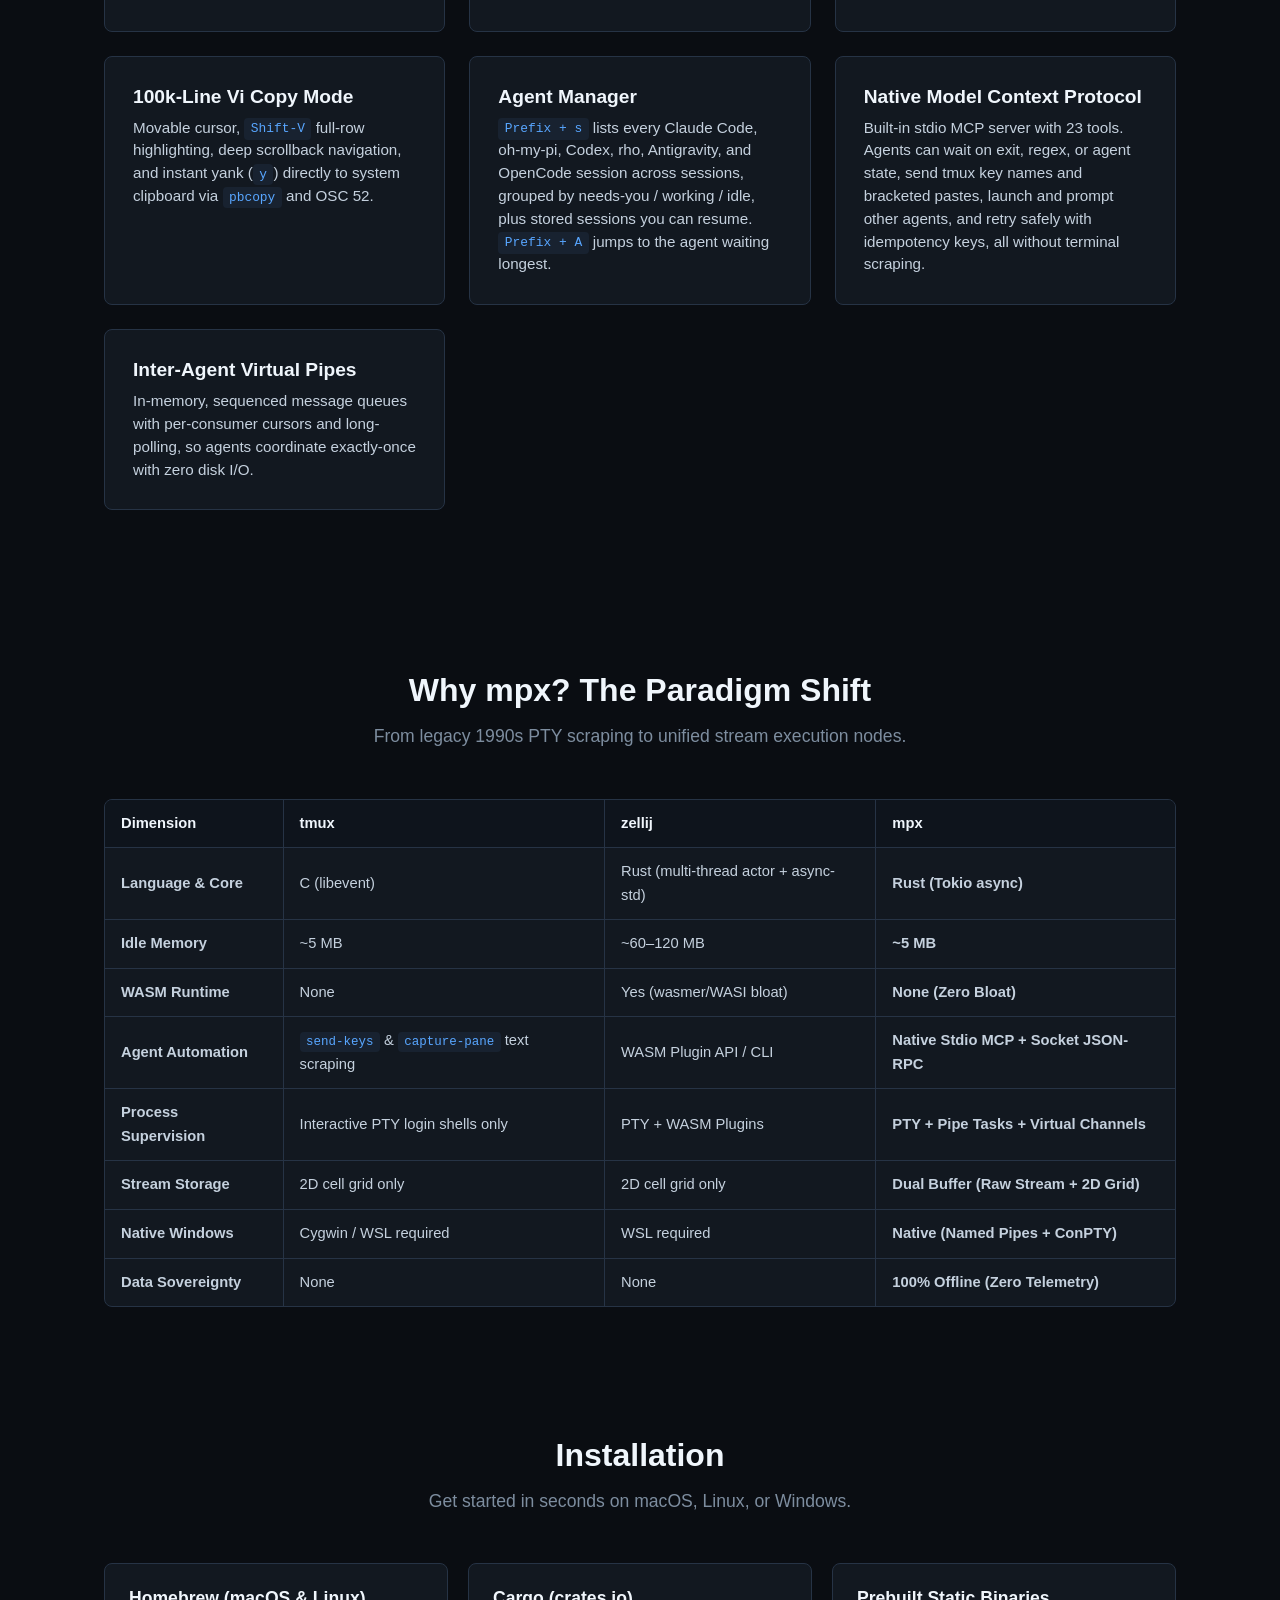
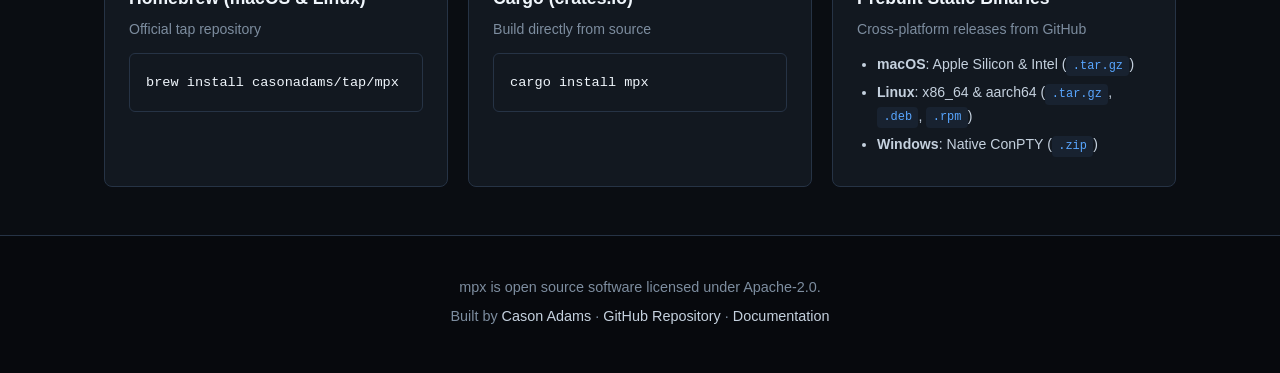
==== commit 50342dd7: "feat(agents): add antigravity and opencode as built-in harnesses" ====
--- a/www/index.html
+++ b/www/index.html
@@ -137,7 +137,7 @@
 
         <div class="card">
           <h3>Agent Manager</h3>
-          <p><code>Prefix + s</code> lists every Claude Code, oh-my-pi, Codex, and rho session across sessions, grouped by needs-you / working / idle, plus stored sessions you can resume. <code>Prefix + A</code> jumps to the agent waiting longest.</p>
+          <p><code>Prefix + s</code> lists every Claude Code, oh-my-pi, Codex, rho, Antigravity, and OpenCode session across sessions, grouped by needs-you / working / idle, plus stored sessions you can resume. <code>Prefix + A</code> jumps to the agent waiting longest.</p>
         </div>
 
         <div class="card">
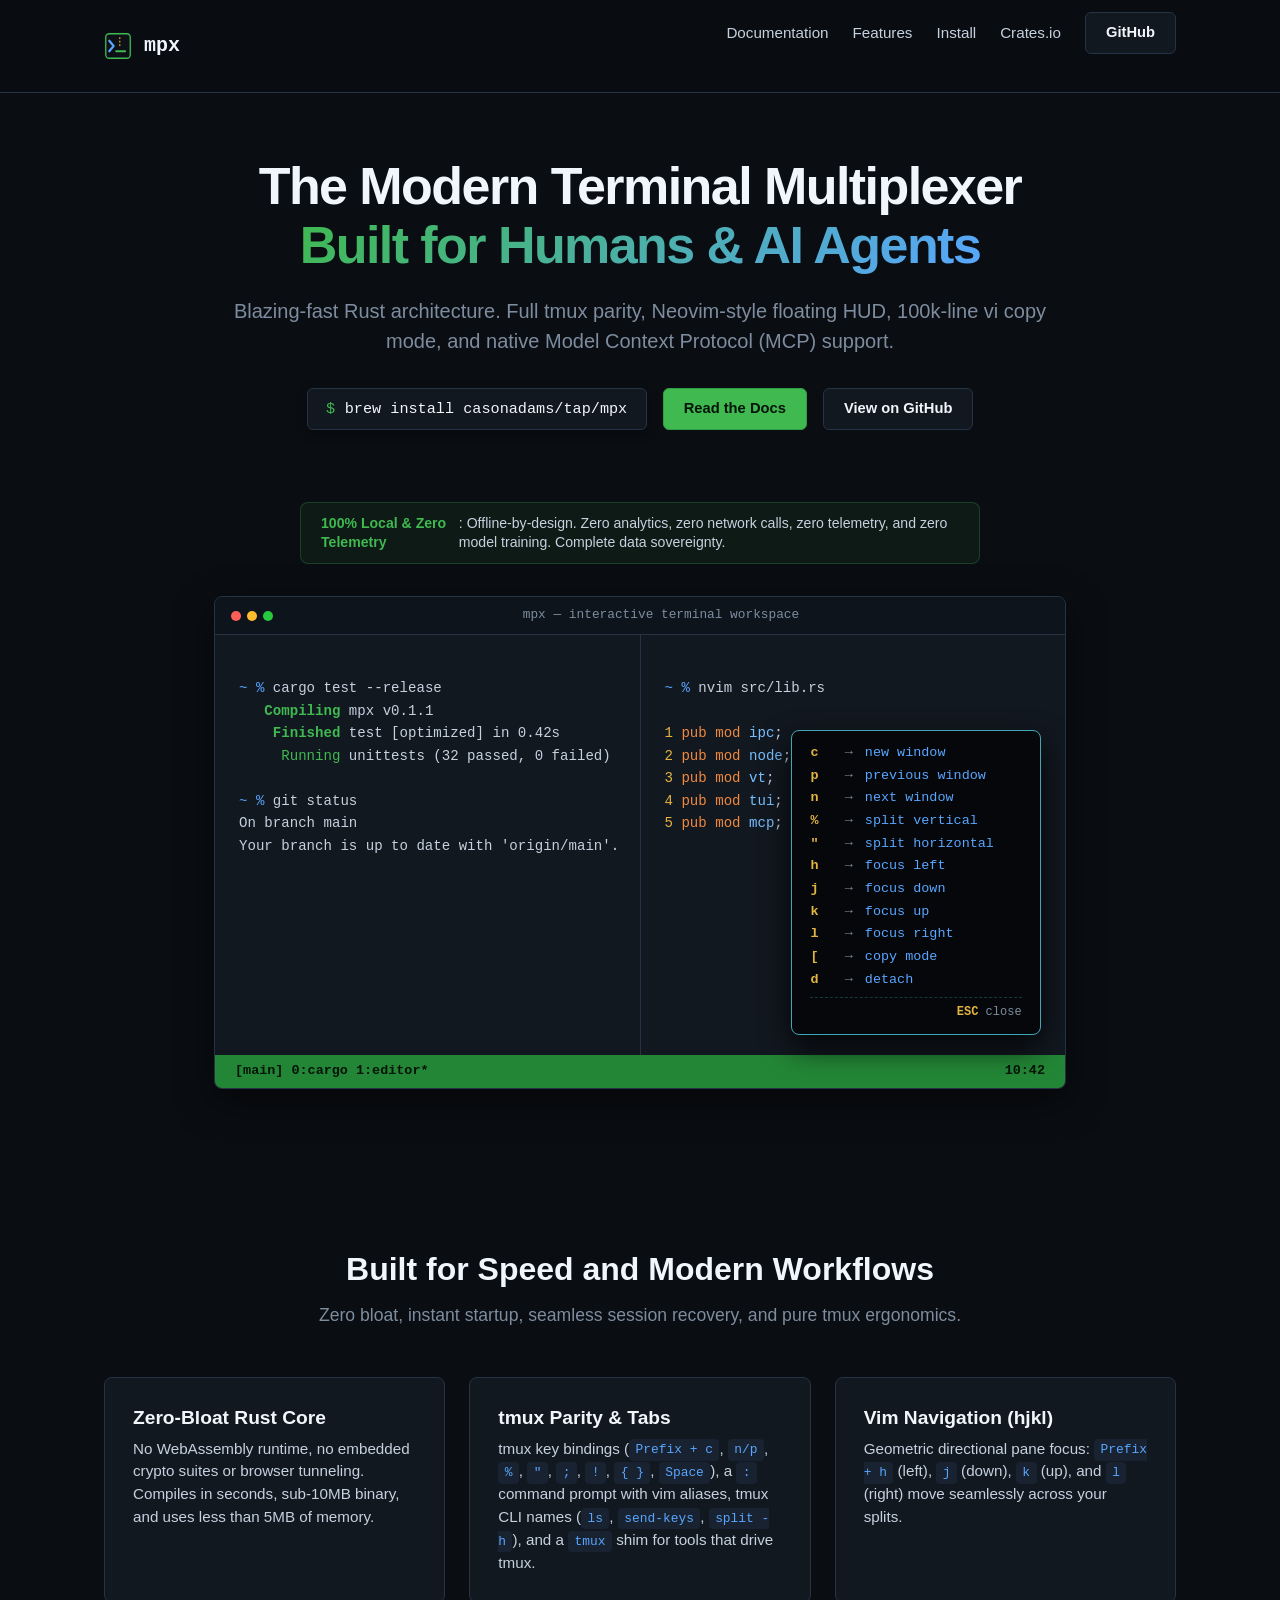
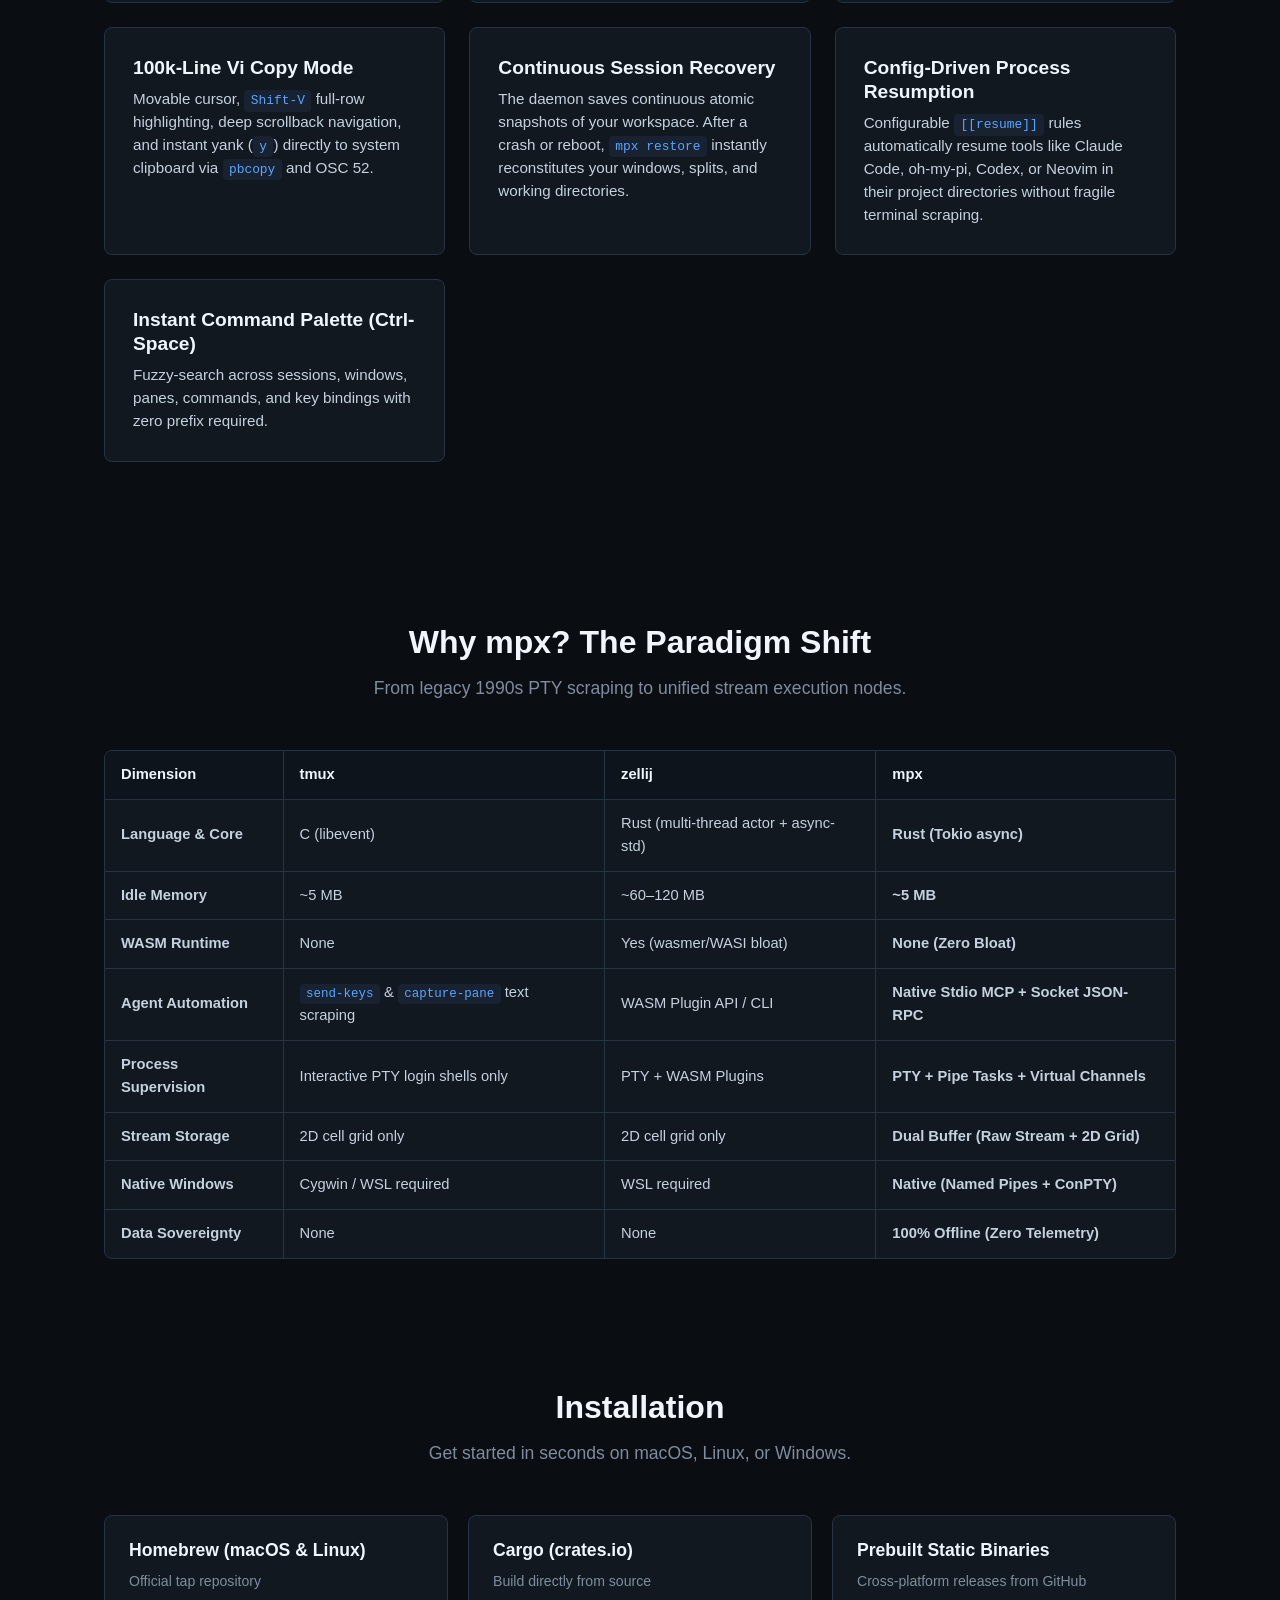
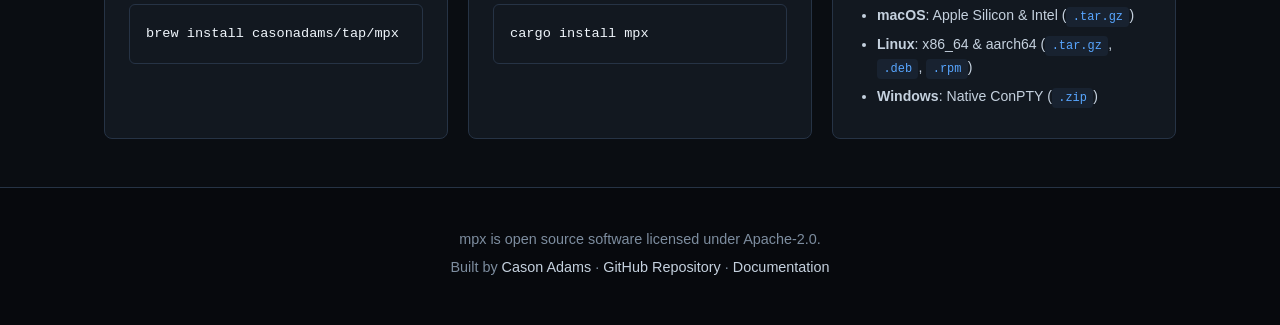
==== commit 1a9f4cd1: "refactor: streamline to modern tmux multiplexer and config-driven process recovery - Remove speciali" ====
--- a/www/index.html
+++ b/www/index.html
@@ -3,8 +3,8 @@
 <head>
   <meta charset="UTF-8">
   <meta name="viewport" content="width=device-width, initial-scale=1.0">
-  <title>mpx — Ultra-Performant Process & Terminal Multiplexer in Rust</title>
-  <meta name="description" content="A simple, fast, and intuitive terminal multiplexer in Rust. Built for human developers and autonomous AI coding agents with native MCP support.">
+  <title>mpx — Ultra-Performant Modern Terminal Multiplexer in Rust</title>
+  <meta name="description" content="A modern, ultra-fast terminal multiplexer in Rust: 100% tmux-compatible, crash-resilient with automatic session recovery, zero-flicker rendering, and a sleek fuzzy command palette.">
   <link rel="icon" type="image/svg+xml" href="favicon.svg">
   <link rel="stylesheet" href="css/style.css?v=2">
 </head>
@@ -112,7 +112,7 @@
 
     <section id="features" class="container">
       <h2 class="section-title">Built for Speed and Modern Workflows</h2>
-      <p class="section-desc">Zero bloat, instant startup, and seamless orchestration for human engineers collaborating with AI agent harnesses.</p>
+      <p class="section-desc">Zero bloat, instant startup, seamless session recovery, and pure tmux ergonomics.</p>
 
       <div class="grid">
         <div class="card">
@@ -136,20 +136,19 @@
         </div>
 
         <div class="card">
-          <h3>Agent Manager</h3>
-          <p><code>Prefix + s</code> lists every Claude Code, oh-my-pi, Codex, rho, Antigravity, and OpenCode session across sessions, grouped by needs-you / working / idle, plus stored sessions you can resume. <code>Prefix + A</code> jumps to the agent waiting longest.</p>
-        </div>
-
-        <div class="card">
-          <h3>Native Model Context Protocol</h3>
-          <p>Built-in stdio MCP server with 23 tools. Agents can wait on exit, regex, or agent state, send tmux key names and bracketed pastes, launch and prompt other agents, and retry safely with idempotency keys, all without terminal scraping.</p>
-        </div>
-
-        <div class="card">
-          <h3>Inter-Agent Virtual Pipes</h3>
-          <p>In-memory, sequenced message queues with per-consumer cursors and long-polling, so agents coordinate exactly-once with zero disk I/O.</p>
-        </div>
-      </div>
+          <h3>Continuous Session Recovery</h3>
+          <p>The daemon saves continuous atomic snapshots of your workspace. After a crash or reboot, <code>mpx restore</code> instantly reconstitutes your windows, splits, and working directories.</p>
+        </div>
+
+        <div class="card">
+          <h3>Config-Driven Process Resumption</h3>
+          <p>Configurable <code>[[resume]]</code> rules automatically resume tools like Claude Code, oh-my-pi, Codex, or Neovim in their project directories without fragile terminal scraping.</p>
+        </div>
+
+        <div class="card">
+          <h3>Instant Command Palette (Ctrl-Space)</h3>
+          <p>Fuzzy-search across sessions, windows, panes, commands, and key bindings with zero prefix required.</p>
+        </div>
     </section>
 
     <section id="comparison" class="container">
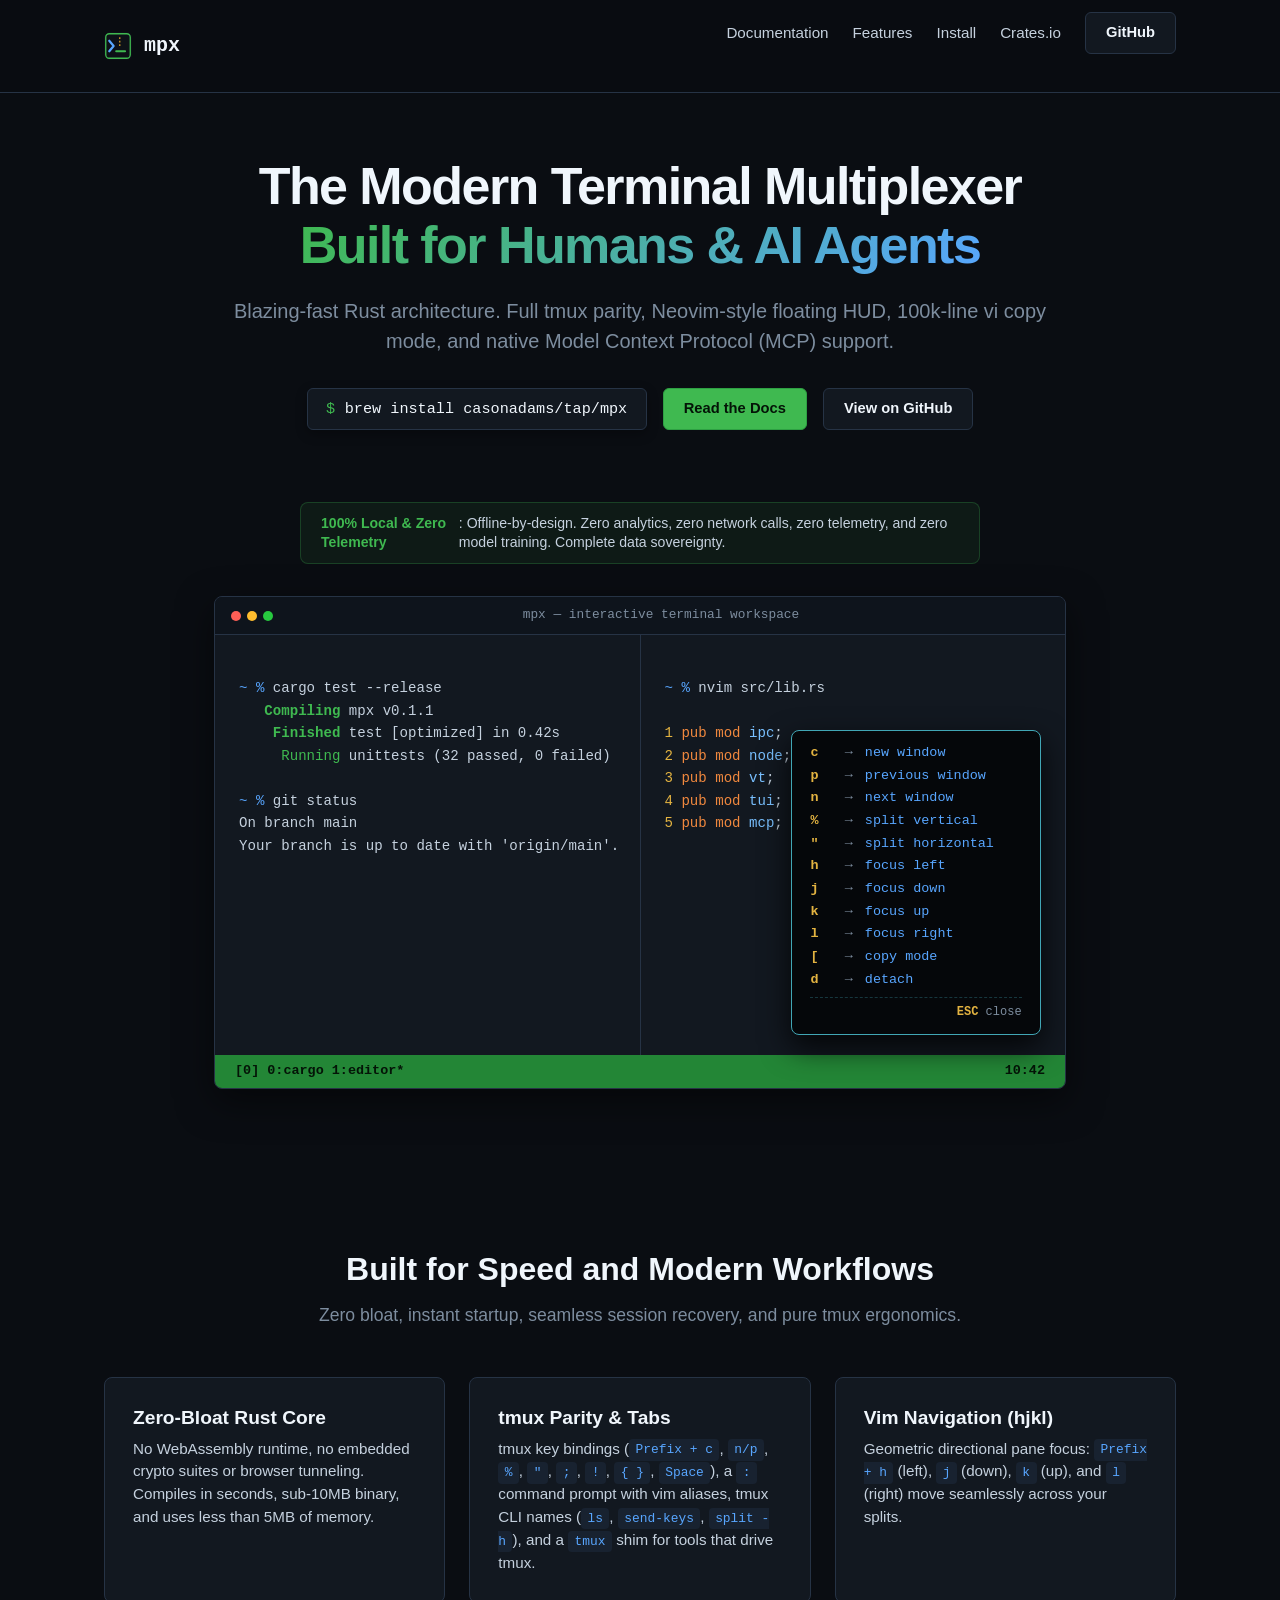
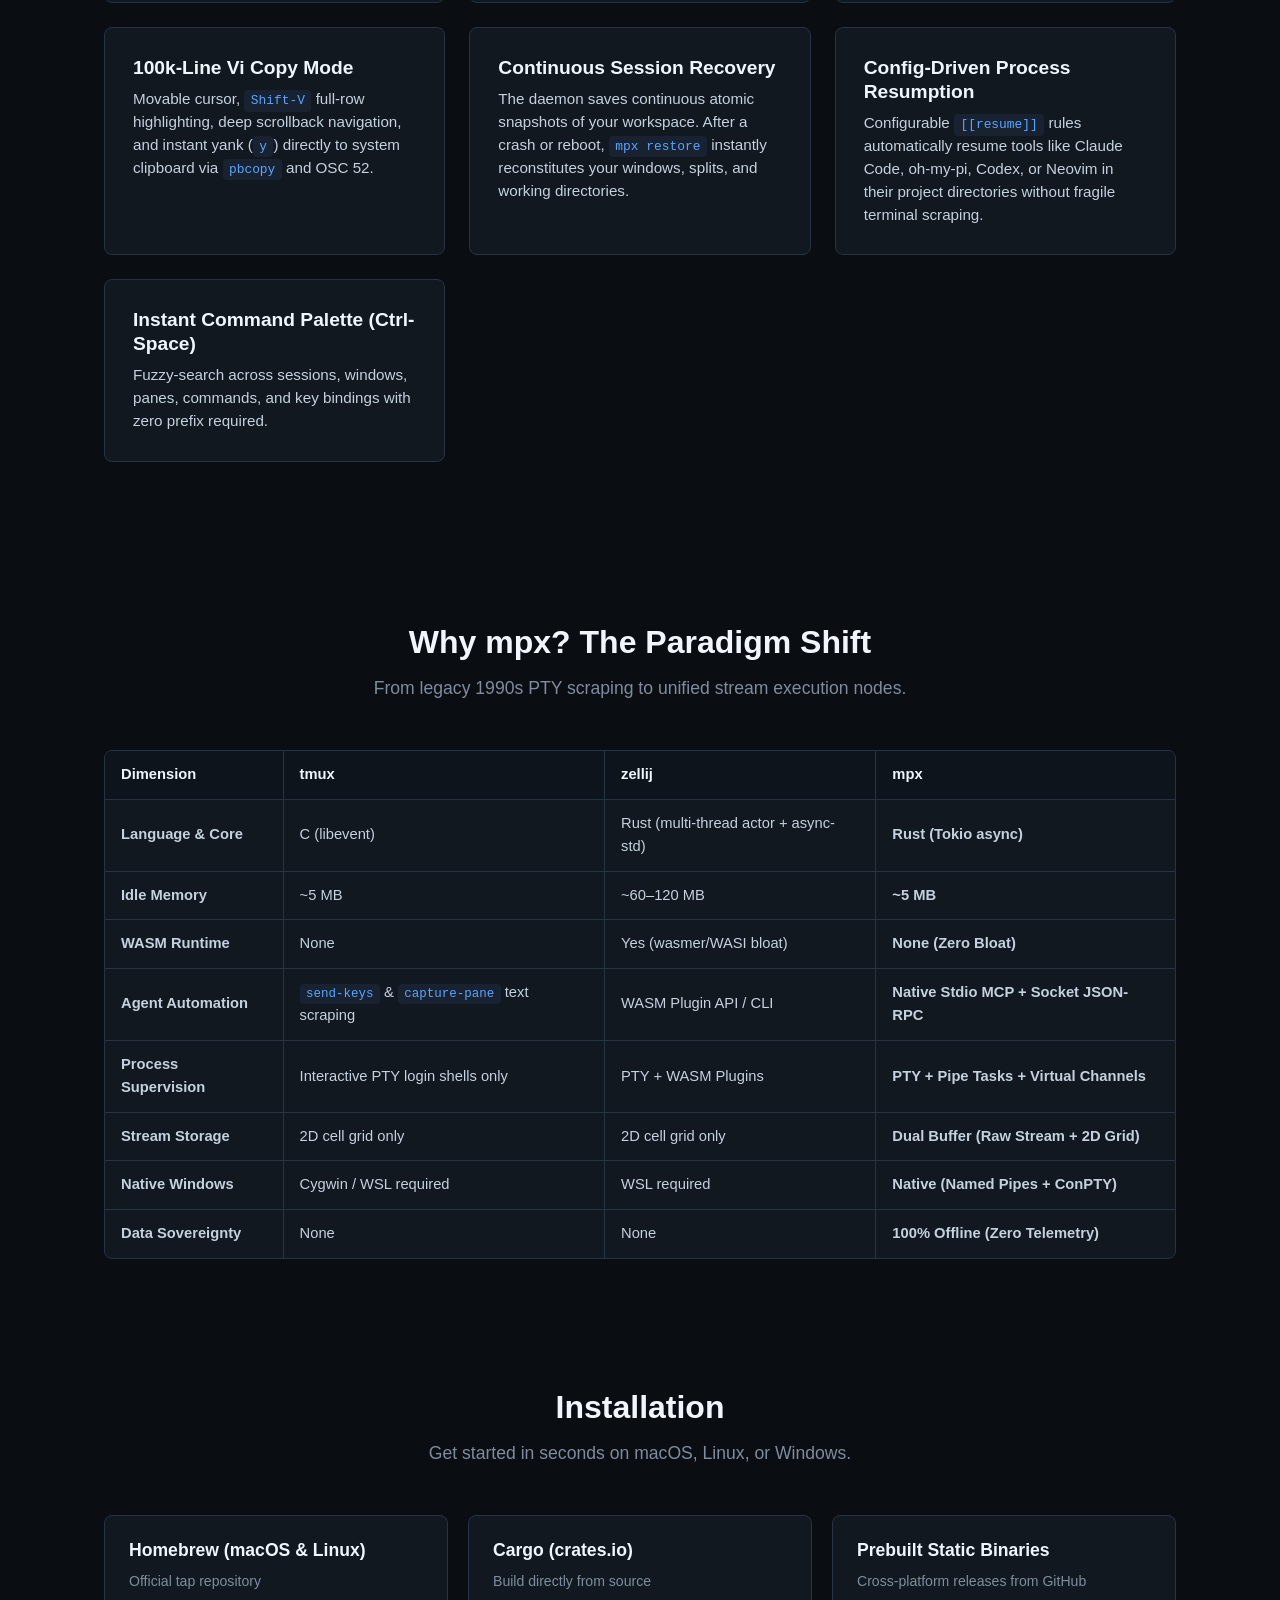
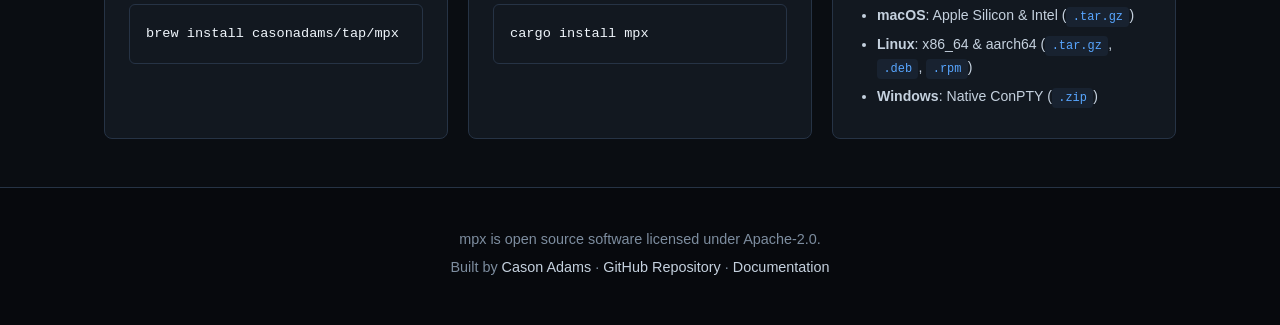
==== commit 7bbfb552: "feat: tmux-compatible shim, session 0, restore-on-start, desaturating inactive panes - Sessions: def" ====
--- a/www/index.html
+++ b/www/index.html
@@ -104,7 +104,7 @@
         </div>
 
         <div class="terminal-statusbar">
-          <span>[main] 0:cargo 1:editor*</span>
+          <span>[0] 0:cargo 1:editor*</span>
           <span>10:42</span>
         </div>
       </div>
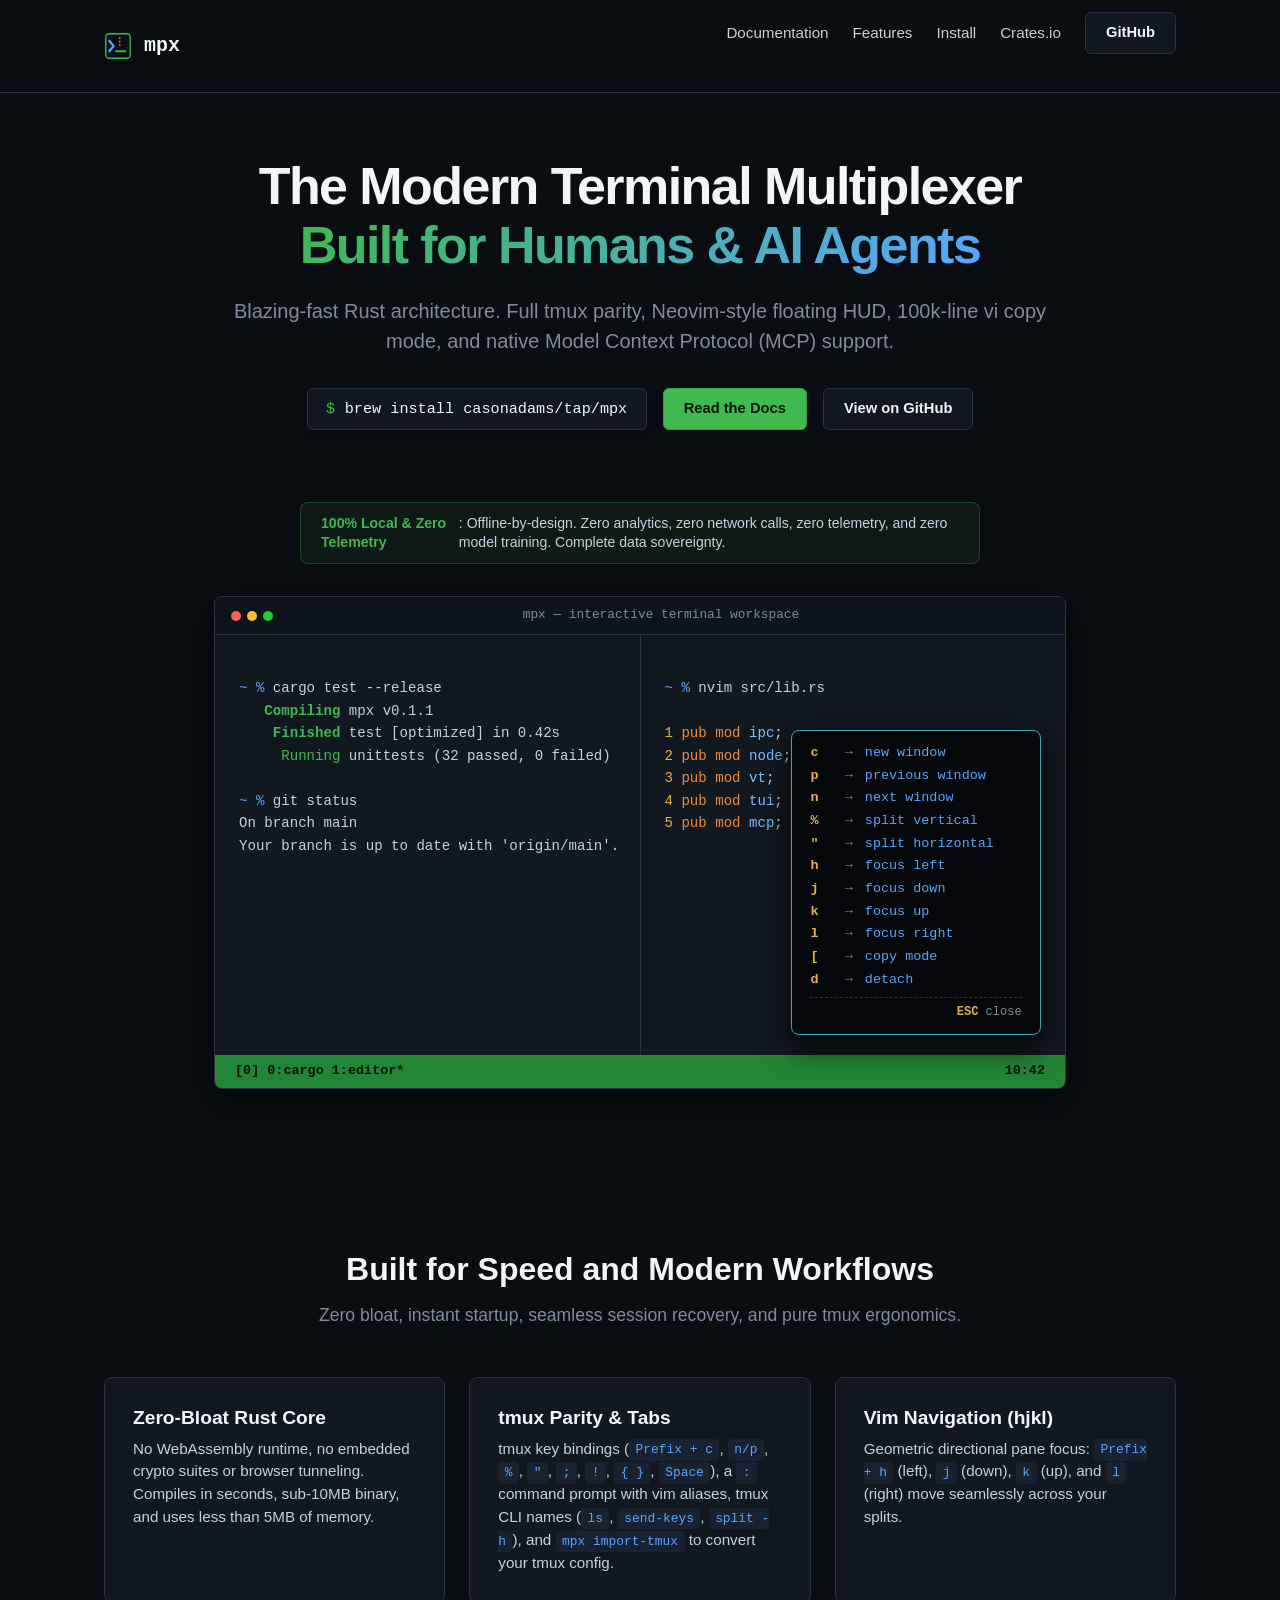
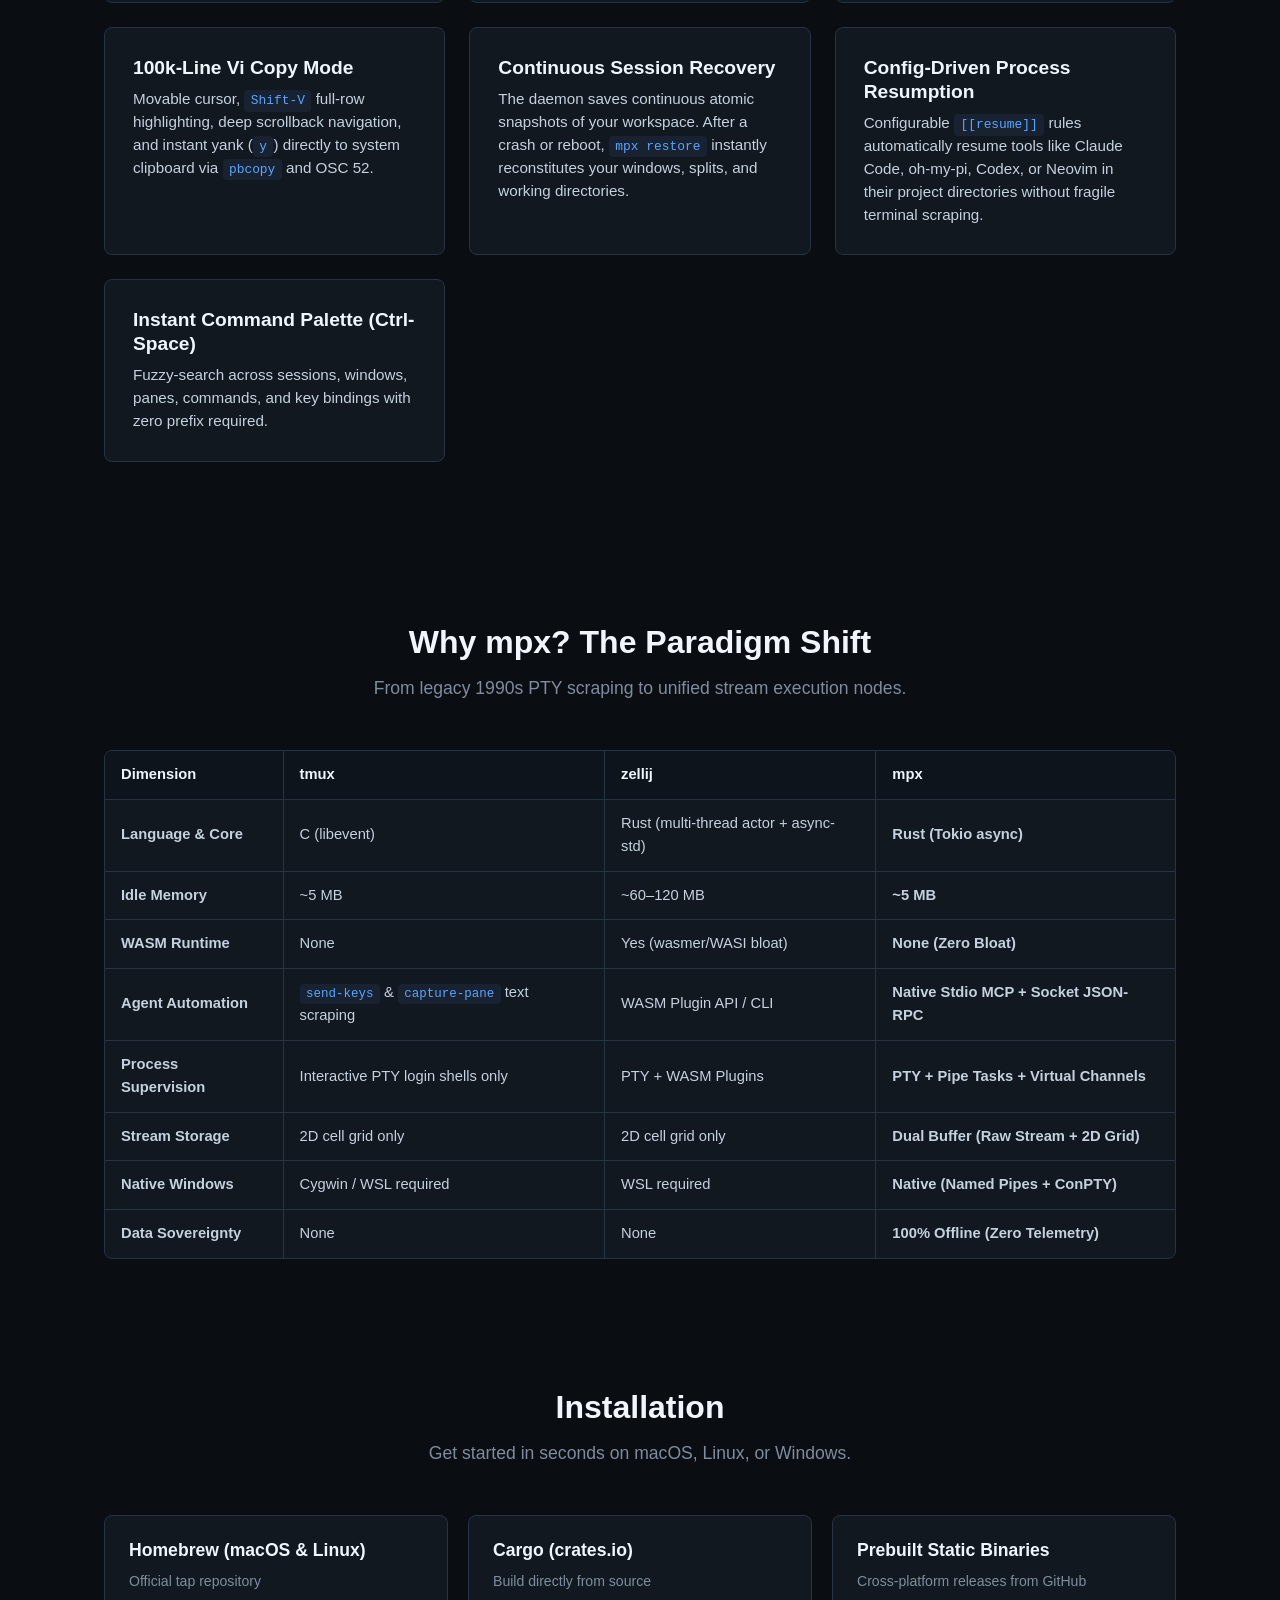
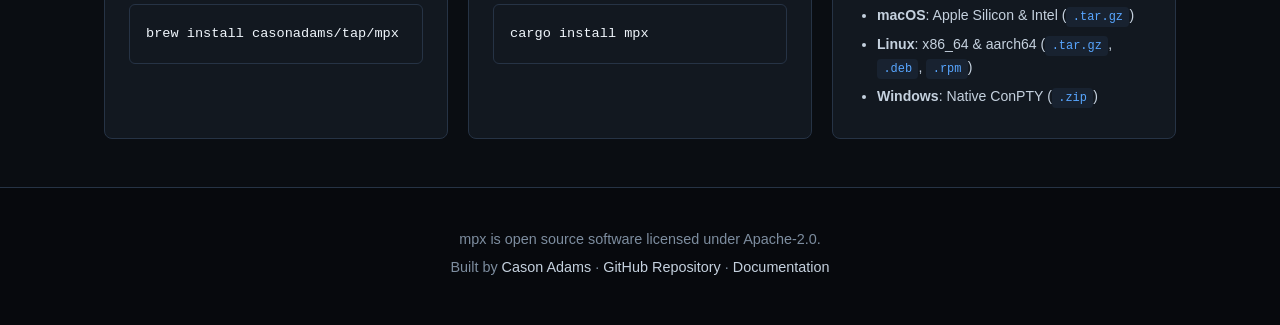
==== commit f6b526f3: "docs: drop the tmux shim, hooks, popups and runtime options mpx no longer impersonates tmux: the CLI" ====
--- a/www/index.html
+++ b/www/index.html
@@ -4,7 +4,7 @@
   <meta charset="UTF-8">
   <meta name="viewport" content="width=device-width, initial-scale=1.0">
   <title>mpx — Ultra-Performant Modern Terminal Multiplexer in Rust</title>
-  <meta name="description" content="A modern, ultra-fast terminal multiplexer in Rust: 100% tmux-compatible, crash-resilient with automatic session recovery, zero-flicker rendering, and a sleek fuzzy command palette.">
+  <meta name="description" content="A modern, ultra-fast terminal multiplexer in Rust: tmux key bindings, crash-resilient with automatic session recovery, zero-flicker rendering, and a sleek fuzzy command palette.">
   <link rel="icon" type="image/svg+xml" href="favicon.svg">
   <link rel="stylesheet" href="css/style.css?v=2">
 </head>
@@ -122,7 +122,7 @@
 
         <div class="card">
           <h3>tmux Parity & Tabs</h3>
-          <p>tmux key bindings (<code>Prefix + c</code>, <code>n/p</code>, <code>%</code>, <code>"</code>, <code>;</code>, <code>!</code>, <code>{ }</code>, <code>Space</code>), a <code>:</code> command prompt with vim aliases, tmux CLI names (<code>ls</code>, <code>send-keys</code>, <code>split -h</code>), and a <code>tmux</code> shim for tools that drive tmux.</p>
+          <p>tmux key bindings (<code>Prefix + c</code>, <code>n/p</code>, <code>%</code>, <code>"</code>, <code>;</code>, <code>!</code>, <code>{ }</code>, <code>Space</code>), a <code>:</code> command prompt with vim aliases, tmux CLI names (<code>ls</code>, <code>send-keys</code>, <code>split -h</code>), and <code>mpx import-tmux</code> to convert your tmux config.</p>
         </div>
 
         <div class="card">
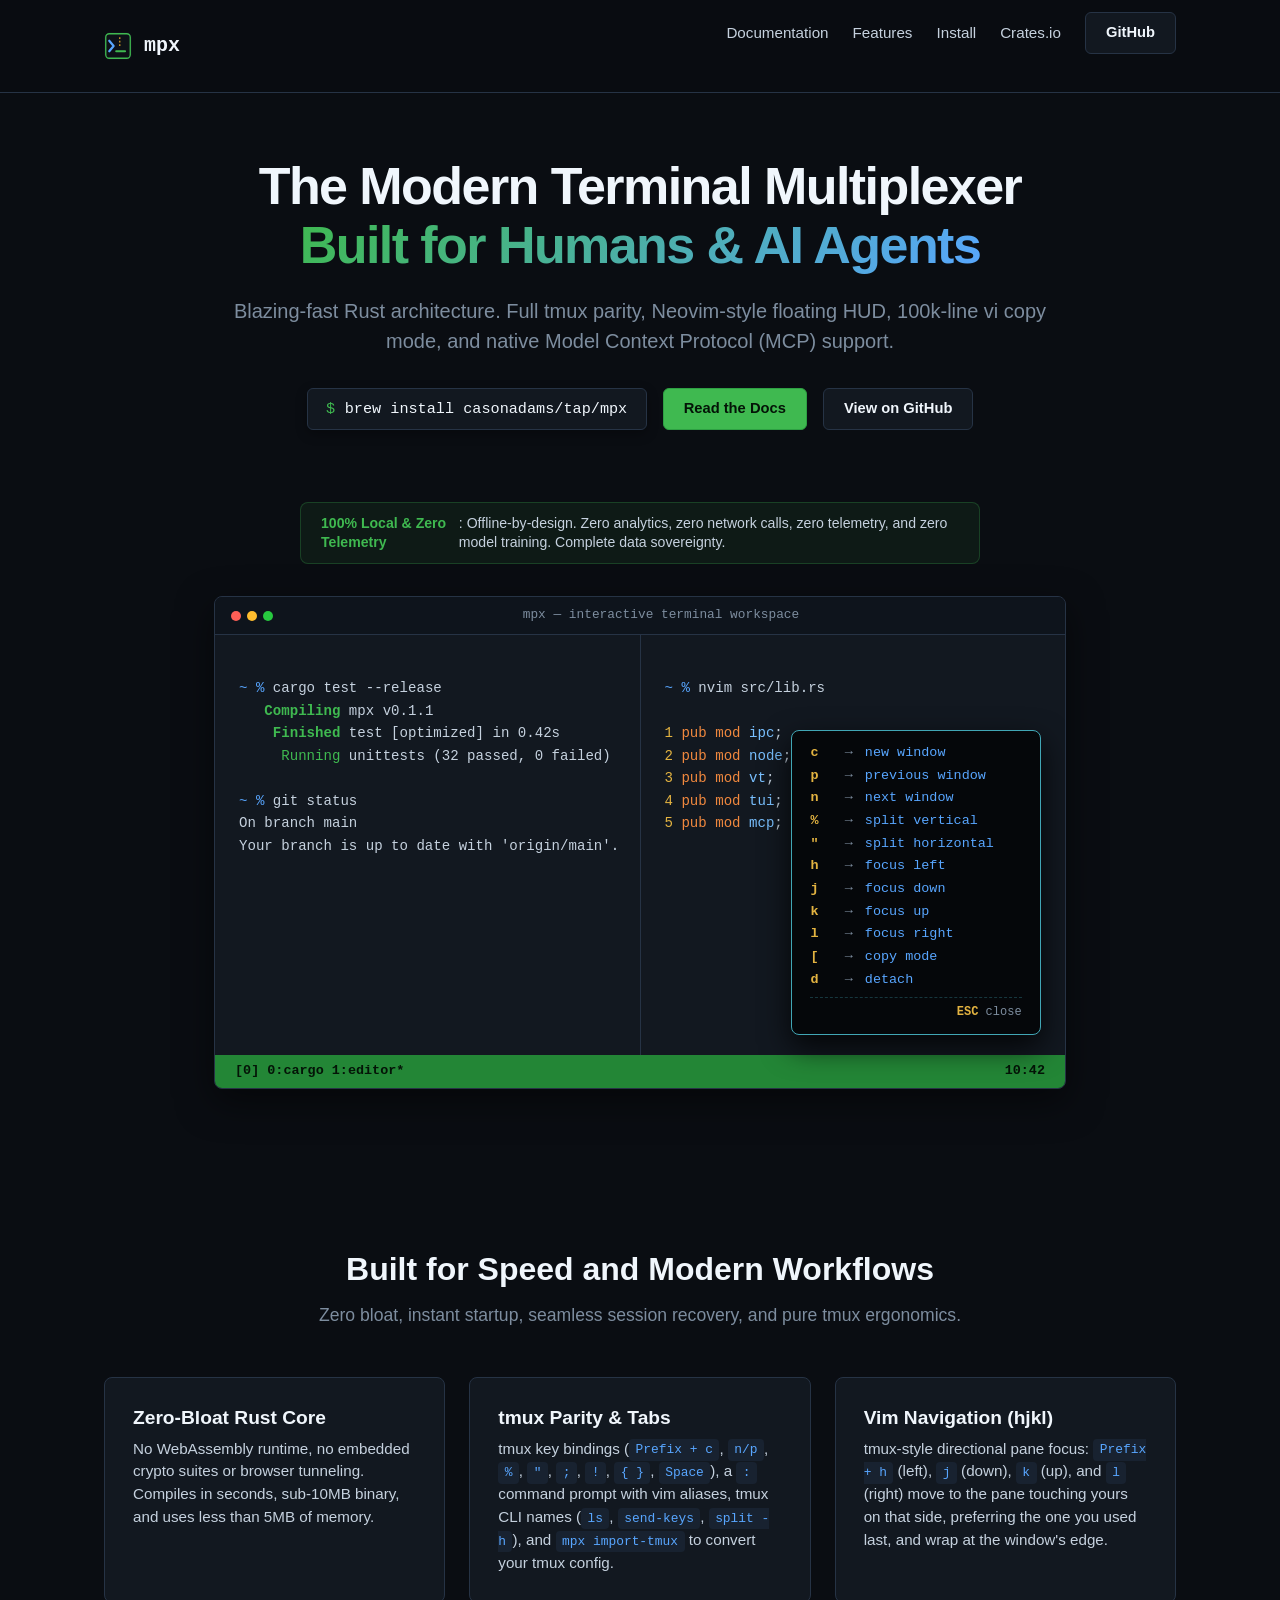
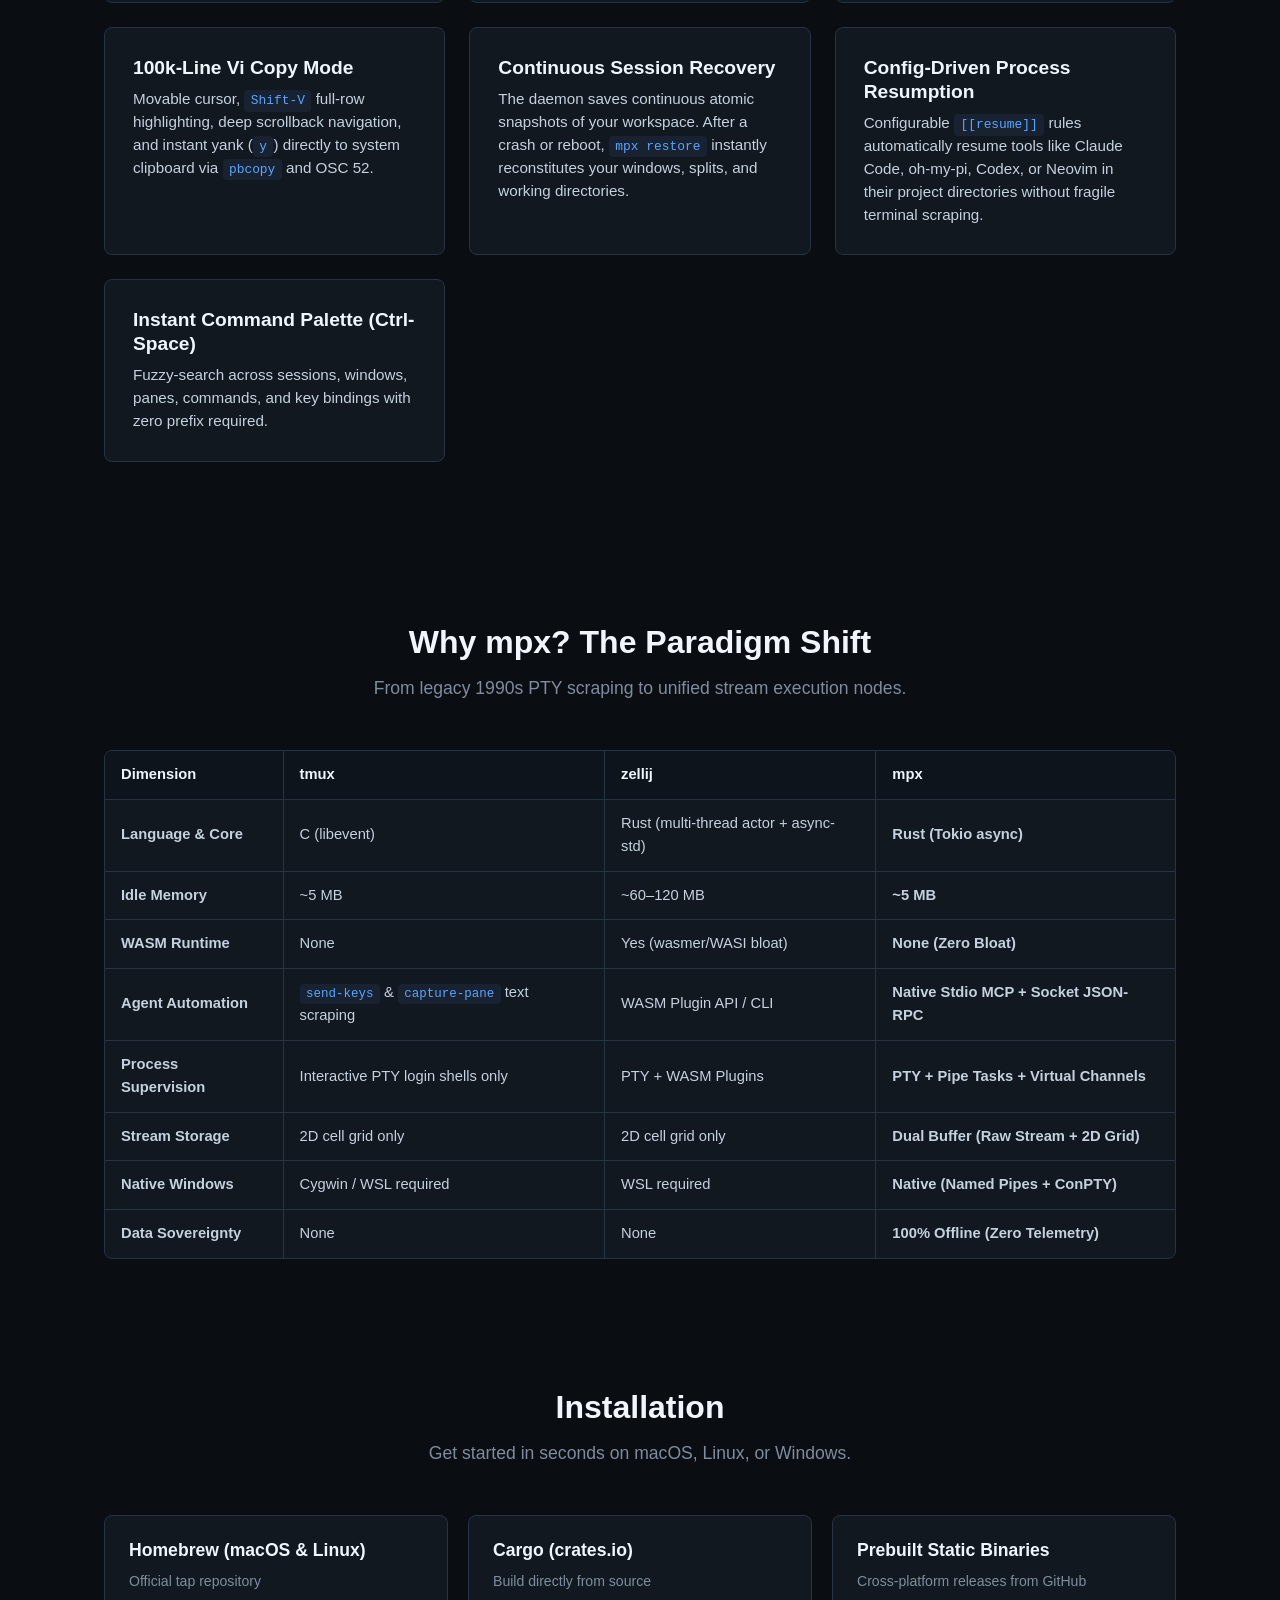
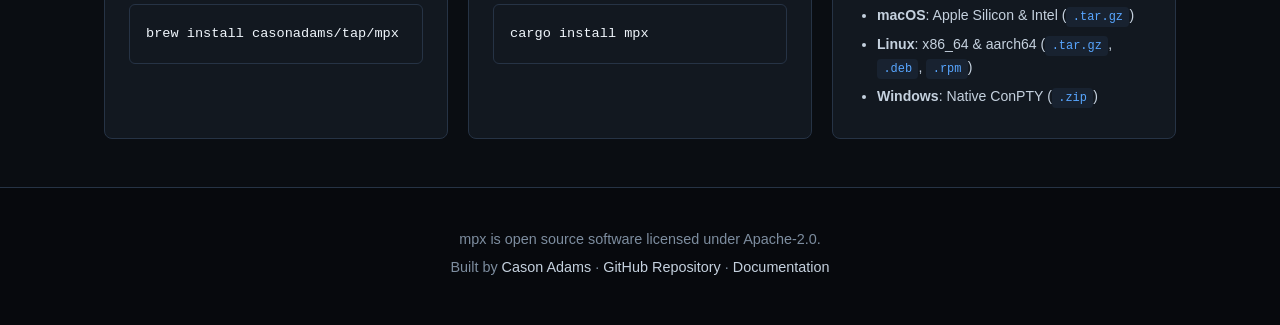
==== commit 7817f46d: "feat(layout): focus the most recently used pane on close and directional moves, as tmux does Closing" ====
--- a/www/index.html
+++ b/www/index.html
@@ -127,7 +127,7 @@
 
         <div class="card">
           <h3>Vim Navigation (hjkl)</h3>
-          <p>Geometric directional pane focus: <code>Prefix + h</code> (left), <code>j</code> (down), <code>k</code> (up), and <code>l</code> (right) move seamlessly across your splits.</p>
+          <p>tmux-style directional pane focus: <code>Prefix + h</code> (left), <code>j</code> (down), <code>k</code> (up), and <code>l</code> (right) move to the pane touching yours on that side, preferring the one you used last, and wrap at the window's edge.</p>
         </div>
 
         <div class="card">
